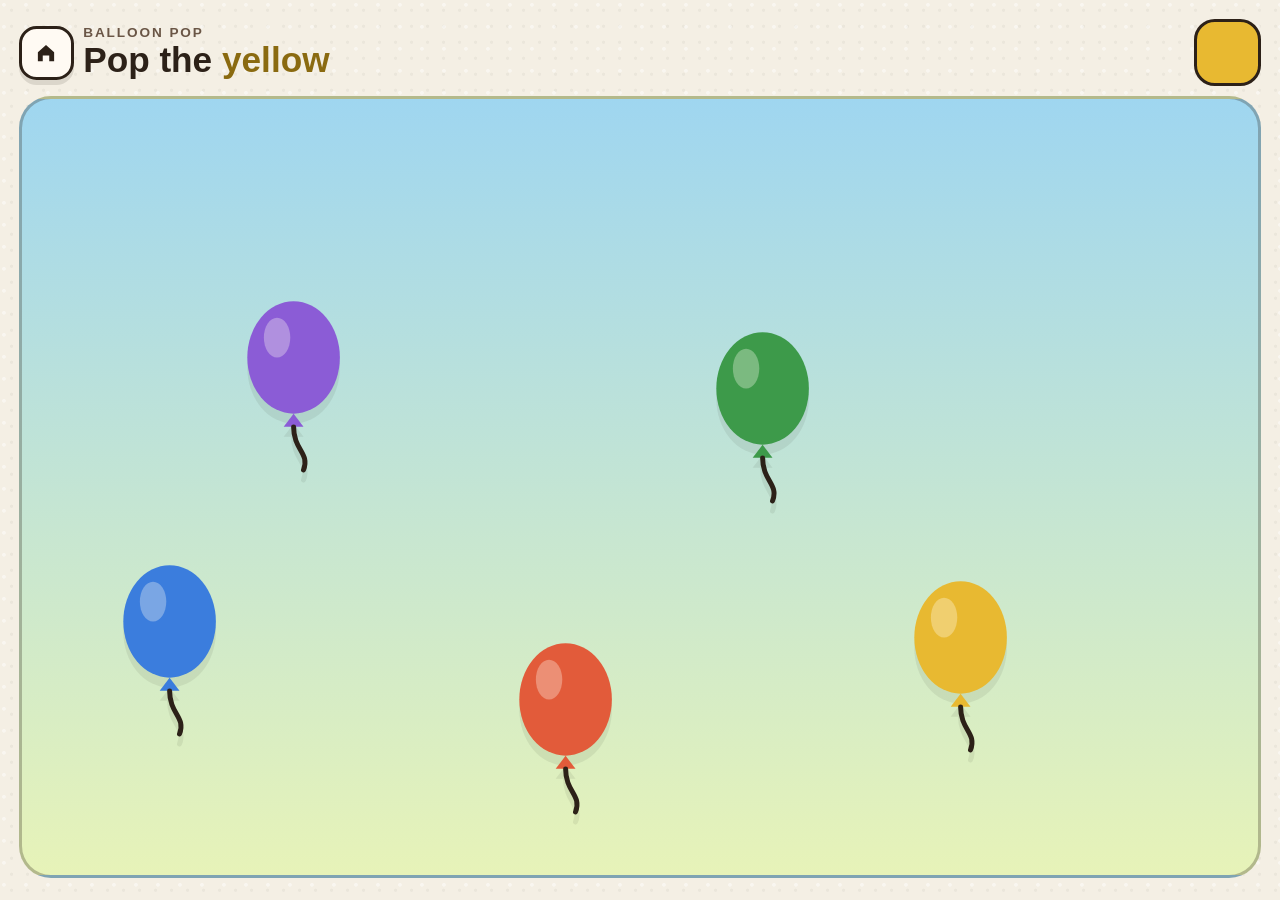
==== games/balloon/index.html @ 3b7367e4 "Initial public release of Tiny Tap Games. Static educational tap games for young kids: counting, col" ====
<!DOCTYPE html>
<html lang="en">
  <head>
    <meta charset="utf-8" />
    <meta
      name="viewport"
      content="width=device-width, initial-scale=1, viewport-fit=cover"
    />
    <meta name="theme-color" content="#e25b3a" />
    <meta name="apple-mobile-web-app-capable" content="yes" />
    <meta name="mobile-web-app-capable" content="yes" />
    <meta name="apple-mobile-web-app-title" content="Tiny Tap" />
    <meta
      name="description"
      content="Balloon Pop: pop the colour you are asked for."
    />
    <title>Balloon Pop · Tiny Tap Games</title>
    <link rel="icon" href="../../assets/favicon.svg" type="image/svg+xml" />
    <link rel="stylesheet" href="../../css/app.css" />
  </head>
  <body>
    <div class="page game-shell">
      <header class="topbar">
        <a class="icon-btn" href="../../" aria-label="Back to games">
          <svg viewBox="0 0 32 32" width="26" height="26" aria-hidden="true">
            <path
              d="M6 15 L16 6 L26 15 V26 H20 V19 H12 V26 H6 Z"
              fill="#2c2118"
            />
          </svg>
        </a>
        <div class="prompt">
          <p class="kicker">Balloon Pop</p>
          <h1 id="prompt">Pop the <span class="color-word" id="prompt-color">red</span></h1>
        </div>
        <div
          class="count-pill swatch-pill"
          id="sample"
          aria-hidden="true"
        ></div>
      </header>

      <section class="playfield sky" id="playfield" aria-label="Balloons">
        <div class="celebrate" id="celebrate">
          <div class="celebrate-card">
            <div class="giant-balloon" id="done-art"></div>
            <div class="word" id="done-word">red</div>
            <p class="caption" id="done-caption">You popped the red balloons</p>
            <button class="next-btn" id="next" type="button">Next</button>
          </div>
        </div>
      </section>
    </div>
    <script src="../../js/tablet.js"></script>
    <script src="game.js"></script>
  </body>
</html>
---- css/app.css ----
:root {
  --paper: #f4efe4;
  --paper-deep: #e7dcc8;
  --ink: #2c2118;
  --ink-soft: #6a5646;
  --brick: #e25b3a;
  --brick-deep: #c4472b;
  --teal: #1f9a8a;
  --mustard: #e8b931;
  --sky: #5ea9d6;
  --leaf: #6aab4d;
  --white: #fffaf3;
  --shadow: 0 10px 0 rgba(44, 33, 24, 0.12);
  --radius: 1.6rem;
  --tap: 7.5rem;
  --safe-top: env(safe-area-inset-top, 0px);
  --safe-right: env(safe-area-inset-right, 0px);
  --safe-bottom: env(safe-area-inset-bottom, 0px);
  --safe-left: env(safe-area-inset-left, 0px);
}

*,
*::before,
*::after {
  box-sizing: border-box;
}

html {
  height: 100%;
}

body {
  margin: 0;
  min-height: 100%;
  min-height: 100dvh;
  color: var(--ink);
  font-family: "Avenir Next", "Segoe UI Rounded", "Trebuchet MS", "Segoe UI", sans-serif;
  background-color: var(--paper);
  background-image:
    radial-gradient(circle at 18% 22%, rgba(255, 255, 255, 0.45) 0 1.5px, transparent 2.2px),
    radial-gradient(circle at 72% 64%, rgba(44, 33, 24, 0.045) 0 1.2px, transparent 2px);
  background-size: 22px 22px, 16px 16px;
  overflow-x: hidden;
  overflow-y: auto;
  -webkit-user-select: none;
  user-select: none;
  -webkit-tap-highlight-color: transparent;
  touch-action: manipulation;
  overscroll-behavior: none;
}

body:has(.game-shell) {
  height: 100%;
  overflow: hidden;
}

img,
svg {
  -webkit-user-drag: none;
  pointer-events: none;
}

a,
button {
  font: inherit;
  color: inherit;
  touch-action: manipulation;
}

.page {
  min-height: 100dvh;
  padding:
    calc(1.2rem + var(--safe-top))
    calc(1.2rem + var(--safe-right))
    calc(1.4rem + var(--safe-bottom))
    calc(1.2rem + var(--safe-left));
}

main.page {
  max-width: 72rem;
  margin: 0 auto;
}

.kicker {
  margin: 0;
  letter-spacing: 0.14em;
  text-transform: uppercase;
  font-size: 0.85rem;
  font-weight: 700;
  color: var(--ink-soft);
}

.site-title {
  margin: 0.35rem 0 0;
  font-size: clamp(2.2rem, 8vw, 4.2rem);
  line-height: 0.95;
  letter-spacing: -0.04em;
}

.lede {
  margin: 0.8rem 0 0;
  max-width: 28rem;
  font-size: clamp(1.05rem, 3vw, 1.35rem);
  color: var(--ink-soft);
}

.game-grid {
  display: grid;
  grid-template-columns: repeat(auto-fill, minmax(min(100%, 17.5rem), 1fr));
  gap: 1rem;
  margin-top: 1.6rem;
}

@media (min-width: 960px) {
  .game-grid {
    grid-template-columns: repeat(3, 1fr);
  }
}

.game-card {
  display: flex;
  flex-direction: column;
  min-height: 11.5rem;
  padding: 1.2rem;
  border: 3px solid var(--ink);
  border-radius: var(--radius);
  background: var(--white);
  box-shadow: var(--shadow);
  text-decoration: none;
}

.game-card-top {
  display: flex;
  align-items: flex-start;
  justify-content: space-between;
  gap: 0.75rem;
}

.game-card.playable {
  background: linear-gradient(180deg, #fffaf3 0%, #ffe7c2 100%);
}

.game-card.playable.sky-card {
  background: linear-gradient(180deg, #fffaf3 0%, #c5e9f8 100%);
}

.game-card.soon {
  opacity: 0.72;
}

.game-card h2 {
  margin: 0.4rem 0 0;
  font-size: 1.8rem;
  letter-spacing: -0.03em;
}

.game-card p {
  margin: 0.45rem 0 0;
  color: var(--ink-soft);
}

.badge {
  display: inline-flex;
  align-items: center;
  width: fit-content;
  padding: 0.2rem 0.65rem;
  border-radius: 999px;
  background: var(--ink);
  color: var(--paper);
  font-size: 0.78rem;
  font-weight: 800;
  letter-spacing: 0.04em;
  text-transform: uppercase;
}

.badge.soon {
  background: var(--ink-soft);
}

.thumb {
  width: 4.4rem;
  height: 4.4rem;
  margin-left: auto;
}

.game-shell {
  display: grid;
  grid-template-rows: auto minmax(0, 1fr);
  width: 100%;
  height: 100vh;
  height: 100dvh;
  max-height: 100dvh;
  overflow: hidden;
  gap: 0.6rem;
}

.topbar {
  display: flex;
  align-items: center;
  gap: 0.6rem;
  min-width: 0;
}

.icon-btn {
  display: grid;
  place-items: center;
  width: 3.2rem;
  height: 3.2rem;
  flex: 0 0 auto;
  border: 3px solid var(--ink);
  border-radius: 1.1rem;
  background: var(--white);
  box-shadow: 0 5px 0 rgba(44, 33, 24, 0.12);
  text-decoration: none;
}

@media (min-width: 640px) {
  .icon-btn {
    width: 3.4rem;
    height: 3.4rem;
  }
}

.prompt {
  flex: 1;
  min-width: 0;
}

.prompt h1 {
  margin: 0;
  font-size: clamp(1.15rem, 3.8vw, 2.2rem);
  line-height: 1.15;
}

.count-pill {
  display: grid;
  place-items: center;
  flex: 0 0 auto;
  min-width: 3.6rem;
  width: 3.6rem;
  height: 3.6rem;
  padding: 0;
  border: 3px solid var(--ink);
  border-radius: 1.15rem;
  background: var(--mustard);
  font-size: 1.8rem;
  font-weight: 800;
}

@media (min-width: 640px) {
  .count-pill {
    min-width: 4.2rem;
    width: 4.2rem;
    height: 4.2rem;
    border-radius: 1.3rem;
    font-size: 2.2rem;
  }
}

.playfield {
  position: relative;
  display: flex;
  flex-wrap: wrap;
  justify-content: center;
  align-content: center;
  align-items: center;
  gap: clamp(0.35rem, 2cqi, 1.4rem);
  min-height: 0;
  padding: clamp(0.45rem, 2cqi, 1rem);
  border: 3px dashed color-mix(in srgb, var(--ink) 45%, transparent);
  border-radius: calc(var(--radius) + 0.4rem);
  background:
    linear-gradient(180deg, color-mix(in srgb, var(--leaf) 18%, var(--paper)) 0%, var(--paper-deep) 100%);
  overflow: hidden;
  container-type: size;
}

.item {
  position: relative;
  width: min(11.5rem, 42vw, 30vh);
  height: min(11.5rem, 42vw, 30vh);
  flex: 0 0 auto;
  border: 0;
  padding: 0;
  background: transparent;
  filter: drop-shadow(0 8px 0 rgba(44, 33, 24, 0.08));
  transform: rotate(var(--tilt, 0deg));
  transition: transform 140ms ease;
}

.item:active {
  transform: rotate(var(--tilt, 0deg)) scale(0.92);
}

@supports (width: 1cqi) {
  .item {
    width: min(12rem, 46cqi, 46cqb);
    height: min(12rem, 46cqi, 46cqb);
  }

  .playfield[data-count="3"] .item {
    width: min(10.5rem, 30cqi, 42cqb);
    height: min(10.5rem, 30cqi, 42cqb);
  }

  .playfield[data-count="4"] .item {
    width: min(10rem, 40cqi, 42cqb);
    height: min(10rem, 40cqi, 42cqb);
  }

  .playfield[data-count="5"] .item {
    width: min(9rem, 36cqi, 28cqb);
    height: min(9rem, 36cqi, 28cqb);
  }
}

.item.counted {
  cursor: default;
}

.item .art {
  width: 100%;
  height: 100%;
}

.item .num {
  position: absolute;
  right: -0.15rem;
  top: -0.2rem;
  display: grid;
  place-items: center;
  width: 2.1rem;
  height: 2.1rem;
  border: 3px solid var(--ink);
  border-radius: 50%;
  background: var(--mustard);
  font-size: 1.15rem;
  font-weight: 800;
  opacity: 0;
  transform: scale(0.4);
}

.item.counted .num {
  opacity: 1;
  transform: scale(1);
  transition: transform 180ms cubic-bezier(0.2, 1.4, 0.3, 1);
}

.item.pop .art {
  animation: pop 420ms cubic-bezier(0.2, 1.4, 0.3, 1);
}

@keyframes pop {
  0% { transform: scale(1); }
  35% { transform: scale(1.18) rotate(-6deg); }
  100% { transform: scale(1) rotate(0deg); }
}

.celebrate {
  position: absolute;
  inset: 0;
  z-index: 3;
  display: none;
  place-items: center;
  padding: clamp(0.4rem, 2cqi, 1rem);
  background: color-mix(in srgb, var(--paper) 82%, transparent);
  backdrop-filter: blur(4px);
}

.celebrate.show {
  display: grid;
}

.celebrate-card {
  display: grid;
  justify-items: center;
  gap: 0.15rem;
  width: min(22rem, 92%);
  max-height: 96%;
  padding: clamp(0.7rem, 2.4vh, 1.4rem) 1rem 1rem;
  overflow: auto;
  border: 3px solid var(--ink);
  border-radius: var(--radius);
  background: var(--white);
  box-shadow: var(--shadow);
  text-align: center;
}

.celebrate-card .giant {
  font-size: clamp(3.2rem, 18vh, 8rem);
  line-height: 0.85;
  letter-spacing: -0.06em;
}

.celebrate-card .word {
  font-size: clamp(1.35rem, 5vh, 2.6rem);
  text-transform: uppercase;
  letter-spacing: 0.08em;
  color: var(--brick);
}

.celebrate-card .caption {
  margin: 0.25rem 0 0.7rem;
  color: var(--ink-soft);
  font-size: clamp(0.95rem, 2.4vh, 1.15rem);
}

.next-btn {
  width: 100%;
  min-height: 3.2rem;
  border: 3px solid var(--ink);
  border-radius: 1.2rem;
  background: var(--teal);
  color: var(--white);
  font-size: 1.35rem;
  font-weight: 800;
  box-shadow: 0 6px 0 var(--ink);
}

.next-btn:active {
  transform: translateY(3px);
  box-shadow: 0 3px 0 var(--ink);
}

.visually-hidden {
  position: absolute;
  width: 1px;
  height: 1px;
  overflow: hidden;
  clip: rect(0 0 0 0);
}

.playfield.sky {
  background: linear-gradient(180deg, #9fd6f0 0%, #e7f3b8 100%);
  border-style: solid;
  border-color: color-mix(in srgb, var(--ink) 28%, transparent);
}

.color-word {
  color: var(--prompt-color, var(--brick));
}

.swatch-pill {
  background: var(--pill, var(--mustard));
  color: var(--pill-ink, var(--ink));
}

.balloon {
  position: absolute;
  left: var(--x);
  bottom: var(--y);
  z-index: 1;
  width: min(7.8rem, 28vw, 26vh);
  height: min(10.6rem, 38vw, 36vh);
  border: 0;
  padding: 0;
  background: transparent;
  filter: drop-shadow(0 10px 0 rgba(44, 33, 24, 0.08));
  animation: bob var(--bob, 3.6s) ease-in-out infinite;
  transform-origin: 50% 80%;
}

@supports (width: 1cqi) {
  .balloon {
    width: min(8.2rem, 26cqi, 34cqb);
    height: min(11rem, 34cqi, 46cqb);
  }
}

.balloon .art {
  width: 100%;
  height: 100%;
}

.balloon.wobble {
  animation: wobble 420ms ease;
}

.balloon.burst {
  pointer-events: none;
  animation: burst 380ms ease-out forwards;
}

@keyframes bob {
  0%,
  100% { transform: translate(0, 0) rotate(var(--tilt, 0deg)); }
  50% { transform: translate(var(--drift, 8px), -16px) rotate(calc(var(--tilt, 0deg) + 5deg)); }
}

@keyframes wobble {
  0%,
  100% { transform: translateX(0) rotate(var(--tilt, 0deg)); }
  25% { transform: translateX(-10px) rotate(-8deg); }
  75% { transform: translateX(10px) rotate(8deg); }
}

@keyframes burst {
  0% { transform: scale(1) rotate(var(--tilt, 0deg)); opacity: 1; }
  35% { transform: scale(1.22) rotate(var(--tilt, 0deg)); opacity: 1; }
  100% { transform: scale(0.15) rotate(18deg); opacity: 0; }
}

.giant-balloon {
  width: min(8.5rem, 28vw, 18vh);
  height: min(11rem, 36vw, 24vh);
}

.giant-balloon .art {
  width: 100%;
  height: 100%;
}

@media (min-width: 800px) and (min-height: 560px) {
  .balloon {
    width: min(9.2rem, 18vw, 32vh);
    height: min(12.4rem, 24vw, 42vh);
  }
}

@media (max-width: 720px), (max-height: 520px) {
  .playfield.sky {
    display: flex;
  }

  .balloon {
    position: relative;
    left: auto;
    bottom: auto;
    width: min(6.4rem, 28vw, 34vh);
    height: min(8.6rem, 38vw, 46vh);
  }

  @supports (width: 1cqi) {
    .balloon {
      width: min(6.8rem, 28cqi, 36cqb);
      height: min(9.2rem, 38cqi, 48cqb);
    }
  }
}

.game-card.playable.shape-card {
  background: linear-gradient(180deg, #fffaf3 0%, #e4d7f4 100%);
}

.game-card.playable.peek-card {
  background: linear-gradient(180deg, #fffaf3 0%, #f8d5c4 100%);
}

.swatch-pill .art {
  width: 2.2rem;
  height: 2.2rem;
}

@media (min-width: 640px) {
  .swatch-pill .art {
    width: 3.1rem;
    height: 3.1rem;
  }
}

.item.wobble {
  animation: wobble 420ms ease;
}

.item.found .art {
  animation: pop 420ms cubic-bezier(0.2, 1.4, 0.3, 1);
}

.giant-shape {
  width: min(8.5rem, 28vw, 18vh);
  height: min(8.5rem, 28vw, 18vh);
}

.giant-shape .art {
  width: 100%;
  height: 100%;
}

.playfield.room {
  background:
    linear-gradient(180deg, #f3c9a4 0 58%, #c9966c 58% 100%);
  border-style: solid;
  border-color: color-mix(in srgb, var(--ink) 28%, transparent);
  align-content: stretch;
}

.door-row {
  display: flex;
  justify-content: center;
  align-items: flex-end;
  gap: clamp(0.4rem, 2cqi, 1.4rem);
  width: 100%;
  height: 100%;
  min-height: 0;
  padding: 3% 2% 5%;
}

.door {
  position: relative;
  flex: 1 1 0;
  min-width: 4.5rem;
  max-width: 12.5rem;
  width: auto;
  height: auto;
  max-height: 100%;
  aspect-ratio: 2 / 4.2;
  padding: 0.45rem 0.45rem 0.3rem;
  border: 3px solid var(--ink);
  border-radius: 1.1rem 1.1rem 0.45rem 0.45rem;
  background: #8a4b2a;
  box-shadow: 0 8px 0 rgba(44, 33, 24, 0.12);
  perspective: 800px;
}

.door-inside {
  display: grid;
  place-items: center;
  align-content: center;
  gap: 0.15rem;
  height: 100%;
  border-radius: 0.7rem;
  background: #f4efe4;
}

.door-inside .art {
  width: 84%;
  height: 64%;
}

.door-name {
  font-size: clamp(0.72rem, 2.4cqi, 1.25rem);
  font-weight: 800;
  letter-spacing: 0.04em;
  text-transform: uppercase;
  opacity: 0;
}

.door.open .door-name {
  opacity: 1;
}

.door-panel {
  position: absolute;
  inset: 0.45rem 0.45rem 0.3rem;
  transform-origin: left center;
  transition: transform 480ms ease;
  border-radius: 0.7rem;
  overflow: hidden;
  background:
    linear-gradient(#d08954, #d08954) 50% 20% / 72% 34% no-repeat,
    linear-gradient(#d08954, #d08954) 50% 78% / 72% 34% no-repeat,
    #c47a48;
}

.door-knob {
  position: absolute;
  top: 50%;
  right: 12%;
  width: clamp(0.9rem, 18%, 1.5rem);
  aspect-ratio: 1;
  translate: 0 -50%;
  border-radius: 50%;
  background: #e8b931;
  border: 3px solid var(--ink);
}

.door.open .door-panel {
  transform: rotateY(-108deg);
}

.door.open .door-inside .art {
  animation: pop 480ms cubic-bezier(0.2, 1.4, 0.3, 1);
}

.door.wiggle .door-inside .art {
  animation: pop 360ms cubic-bezier(0.2, 1.4, 0.3, 1);
}

.peek-row {
  display: flex;
  justify-content: center;
  gap: 0.35rem;
}

.peek-row .art {
  width: 3.4rem;
  height: 3.4rem;
}

@media (max-height: 500px) {
  .kicker {
    display: none;
  }

  .game-shell {
    gap: 0.3rem;
  }

  .page.game-shell {
    padding-top: calc(0.4rem + var(--safe-top));
    padding-right: calc(0.7rem + var(--safe-right));
    padding-bottom: calc(0.4rem + var(--safe-bottom));
    padding-left: calc(0.7rem + var(--safe-left));
  }

  .icon-btn,
  .count-pill {
    width: 44px;
    height: 44px;
    min-width: 44px;
    border-radius: 0.9rem;
    font-size: 1.35rem;
  }

  .door {
    height: 100%;
    width: auto;
    flex: 0 1 auto;
    aspect-ratio: 2 / 3.4;
  }

  .site-title {
    font-size: clamp(1.7rem, 7vw, 2.8rem);
  }

  .next-btn {
    min-height: 2.7rem;
    font-size: 1.15rem;
  }

  .door-row {
    padding: 2% 1% 3%;
    gap: 0.4rem;
  }
}

@media (prefers-reduced-motion: reduce) {
  .item.pop .art,
  .item .num,
  .item.found .art,
  .balloon,
  .door-panel,
  .door.open .door-inside .art,
  .door.wiggle .door-inside .art {
    animation: none;
    transition: none;
  }
}
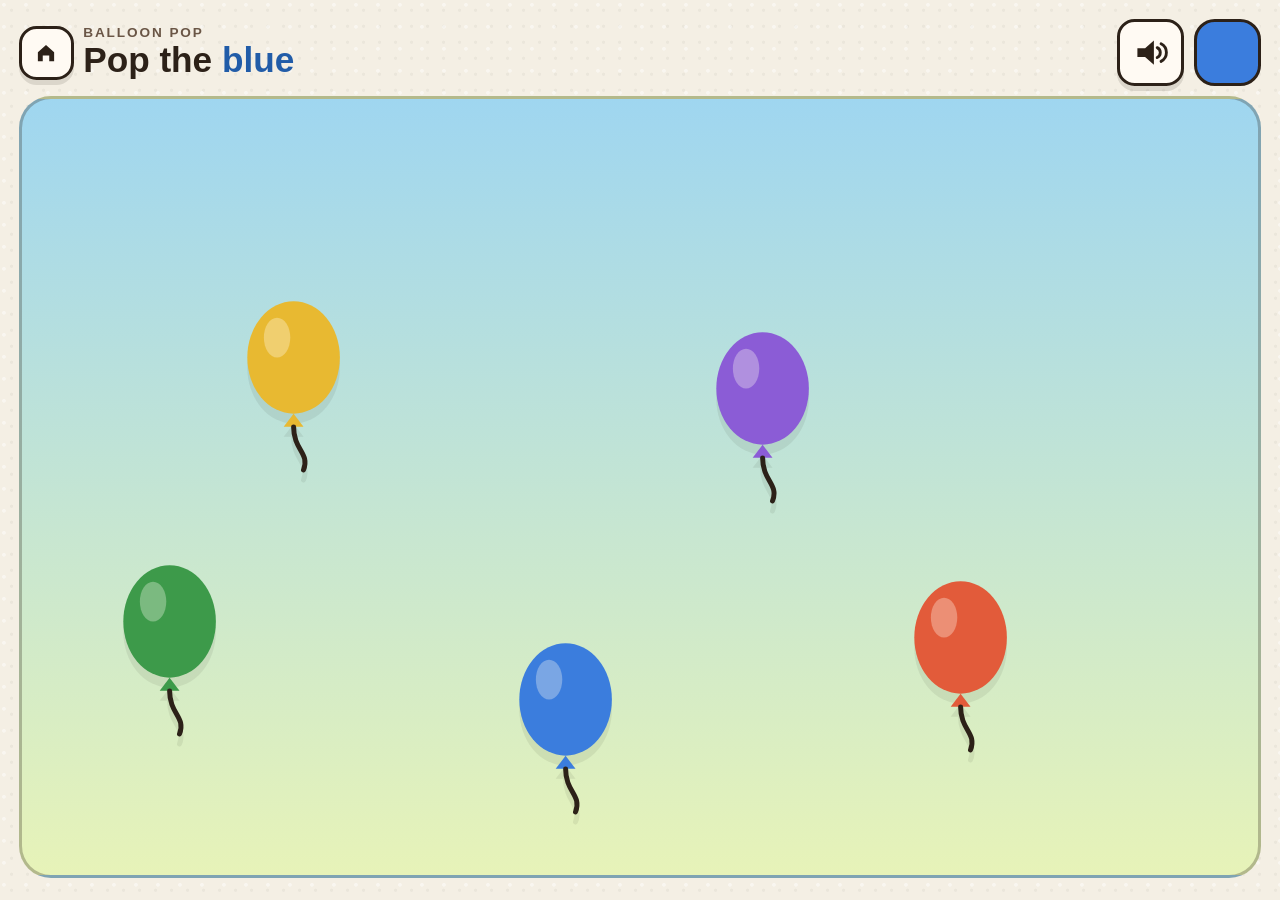
==== commit ed06b679: "Add spoken Australian instructions and balloon pop sounds. Games play short local MP3 cues so kids w" ====
--- a/games/balloon/index.html
+++ b/games/balloon/index.html
@@ -33,6 +33,13 @@
           <p class="kicker">Balloon Pop</p>
           <h1 id="prompt">Pop the <span class="color-word" id="prompt-color">red</span></h1>
         </div>
+        <button class="icon-btn sound-btn" type="button" data-sound-toggle aria-pressed="false" aria-label="Turn sound off">
+          <svg viewBox="0 0 32 32" aria-hidden="true">
+            <path d="M4 12h7l8-7v22l-8-7H4z" fill="currentColor" />
+            <path class="sound-waves" d="M22 11.5a5 5 0 0 1 0 9M25.5 8a9 9 0 0 1 0 16" fill="none" stroke="currentColor" stroke-width="2.6" stroke-linecap="round" />
+            <path class="sound-slash" d="M8 7.5l16 17" fill="none" stroke="currentColor" stroke-width="3" stroke-linecap="round" />
+          </svg>
+        </button>
         <div
           class="count-pill swatch-pill"
           id="sample"
@@ -52,6 +59,7 @@
       </section>
     </div>
     <script src="../../js/tablet.js"></script>
+    <script src="../../js/voice.js"></script>
     <script src="game.js"></script>
   </body>
 </html>
--- a/css/app.css
+++ b/css/app.css
@@ -214,16 +214,58 @@
   text-decoration: none;
 }
 
+.sound-btn {
+  width: 3.6rem;
+  height: 3.6rem;
+  color: var(--ink);
+  background: var(--white);
+}
+
+.sound-btn svg {
+  display: block;
+  width: 1.9rem;
+  height: 1.9rem;
+}
+
+.sound-btn .sound-slash {
+  opacity: 0;
+}
+
+.sound-btn[aria-pressed="true"] {
+  color: var(--paper);
+  background: var(--ink);
+  box-shadow: 0 5px 0 #1a140f;
+}
+
+.sound-btn[aria-pressed="true"] .sound-waves {
+  opacity: 0;
+}
+
+.sound-btn[aria-pressed="true"] .sound-slash {
+  opacity: 1;
+}
+
 @media (min-width: 640px) {
   .icon-btn {
     width: 3.4rem;
     height: 3.4rem;
   }
+
+  .sound-btn {
+    width: 4.2rem;
+    height: 4.2rem;
+  }
+
+  .sound-btn svg {
+    width: 2.2rem;
+    height: 2.2rem;
+  }
 }
 
 .prompt {
   flex: 1;
   min-width: 0;
+  cursor: pointer;
 }
 
 .prompt h1 {
@@ -712,6 +754,11 @@
     font-size: 1.35rem;
   }
 
+  .sound-btn svg {
+    width: 1.45rem;
+    height: 1.45rem;
+  }
+
   .door {
     height: 100%;
     width: auto;
@@ -731,6 +778,200 @@
   .door-row {
     padding: 2% 1% 3%;
     gap: 0.4rem;
+  }
+}
+
+body.home {
+  background-color: #e0dac8;
+  background-image:
+    radial-gradient(ellipse 90% 42% at 72% -8%, rgba(255, 250, 240, 0.7), transparent 62%),
+    radial-gradient(circle at 18% 22%, rgba(255, 255, 255, 0.32) 0 1.4px, transparent 2.1px),
+    radial-gradient(circle at 72% 64%, rgba(44, 33, 24, 0.035) 0 1.1px, transparent 2px);
+  background-size: auto, 22px 22px, 16px 16px;
+  background-repeat: no-repeat, repeat, repeat;
+  background-position: top center, 0 0, 0 0;
+}
+
+.home-head {
+  max-width: 34rem;
+}
+
+body.home .site-title {
+  text-shadow: 0 1px 0 rgba(255, 250, 243, 0.65);
+}
+
+.shelf {
+  margin-top: 1.6rem;
+}
+
+body.home .game-grid {
+  margin-top: 0;
+}
+
+body.home .game-card {
+  position: relative;
+  min-height: 0;
+  padding: 0;
+  overflow: hidden;
+  background: var(--white);
+}
+
+body.home .game-card.playable,
+body.home .game-card.playable.sky-card,
+body.home .game-card.playable.shape-card,
+body.home .game-card.playable.peek-card {
+  background: var(--white);
+}
+
+body.home .game-card .badge {
+  position: absolute;
+  top: 0.7rem;
+  left: 0.7rem;
+  z-index: 2;
+}
+
+.card-photo {
+  display: block;
+  width: 100%;
+  aspect-ratio: 4 / 3;
+  object-fit: cover;
+  object-position: center 38%;
+}
+
+.card-copy {
+  position: absolute;
+  right: 0;
+  bottom: 0;
+  left: 0;
+  z-index: 1;
+  padding: 2.4rem 1.05rem 0.85rem;
+  background: linear-gradient(
+    180deg,
+    transparent 0%,
+    rgba(255, 250, 243, 0.88) 42%,
+    #fffaf3 78%
+  );
+}
+
+body.home .game-card h2 {
+  margin: 0;
+  font-size: clamp(1.35rem, 3.4vw, 1.7rem);
+}
+
+body.home .game-card p {
+  margin: 0.2rem 0 0;
+  font-size: 0.95rem;
+}
+
+@media (max-height: 720px) {
+  .card-photo {
+    aspect-ratio: 16 / 10;
+  }
+
+  body.home .game-card p {
+    display: none;
+  }
+}
+
+body.home .game-card.playable:active {
+  transform: translateY(3px);
+  box-shadow: 0 6px 0 rgba(44, 33, 24, 0.12);
+}
+
+
+/* Match the Pairs */
+.playfield.match-board {
+  align-content: center;
+  justify-content: center;
+  padding: clamp(0.5rem, 2cqi, 1.1rem);
+}
+
+.match-grid {
+  display: grid;
+  grid-template-columns: repeat(4, minmax(0, 1fr));
+  gap: clamp(0.4rem, 1.8cqi, 1rem);
+  width: min(100%, 44rem);
+  max-height: 100%;
+  align-content: center;
+}
+
+.match-card {
+  position: relative;
+  aspect-ratio: 1;
+  width: 100%;
+  min-width: 0;
+  min-height: 0;
+  padding: 0;
+  border: 0;
+  background: transparent;
+  perspective: 900px;
+  -webkit-tap-highlight-color: transparent;
+}
+
+.match-face {
+  position: absolute;
+  inset: 0;
+  display: grid;
+  place-items: center;
+  border: 3px solid var(--ink);
+  border-radius: 1.15rem;
+  backface-visibility: hidden;
+  -webkit-backface-visibility: hidden;
+  transition: transform 360ms ease;
+  box-shadow: 0 6px 0 rgba(44, 33, 24, 0.1);
+}
+
+.match-front {
+  background: var(--white);
+  transform: rotateY(180deg);
+  padding: 10%;
+}
+
+.match-back {
+  background: var(--teal);
+  transform: rotateY(0deg);
+}
+
+.match-front .art,
+.match-back .art {
+  width: 100%;
+  height: 100%;
+}
+
+.match-card.flipped .match-front,
+.match-card.matched .match-front {
+  transform: rotateY(0deg);
+}
+
+.match-card.flipped .match-back,
+.match-card.matched .match-back {
+  transform: rotateY(-180deg);
+}
+
+.match-card.matched .match-front {
+  background: color-mix(in srgb, var(--mustard) 28%, var(--white));
+  box-shadow: 0 6px 0 rgba(44, 33, 24, 0.08);
+}
+
+.match-card.matched .match-front .art {
+  animation: pop 420ms cubic-bezier(0.2, 1.4, 0.3, 1);
+}
+
+@media (max-width: 520px) {
+  .match-grid {
+    grid-template-columns: repeat(2, minmax(0, 1fr));
+    width: min(100%, 22rem);
+  }
+}
+
+@media (max-height: 500px) {
+  .match-grid {
+    gap: 0.35rem;
+  }
+
+  .match-face {
+    border-width: 2px;
+    border-radius: 0.85rem;
   }
 }
 
@@ -741,7 +982,9 @@
   .balloon,
   .door-panel,
   .door.open .door-inside .art,
-  .door.wiggle .door-inside .art {
+  .door.wiggle .door-inside .art,
+  .match-face,
+  .match-card.matched .match-front .art {
     animation: none;
     transition: none;
   }
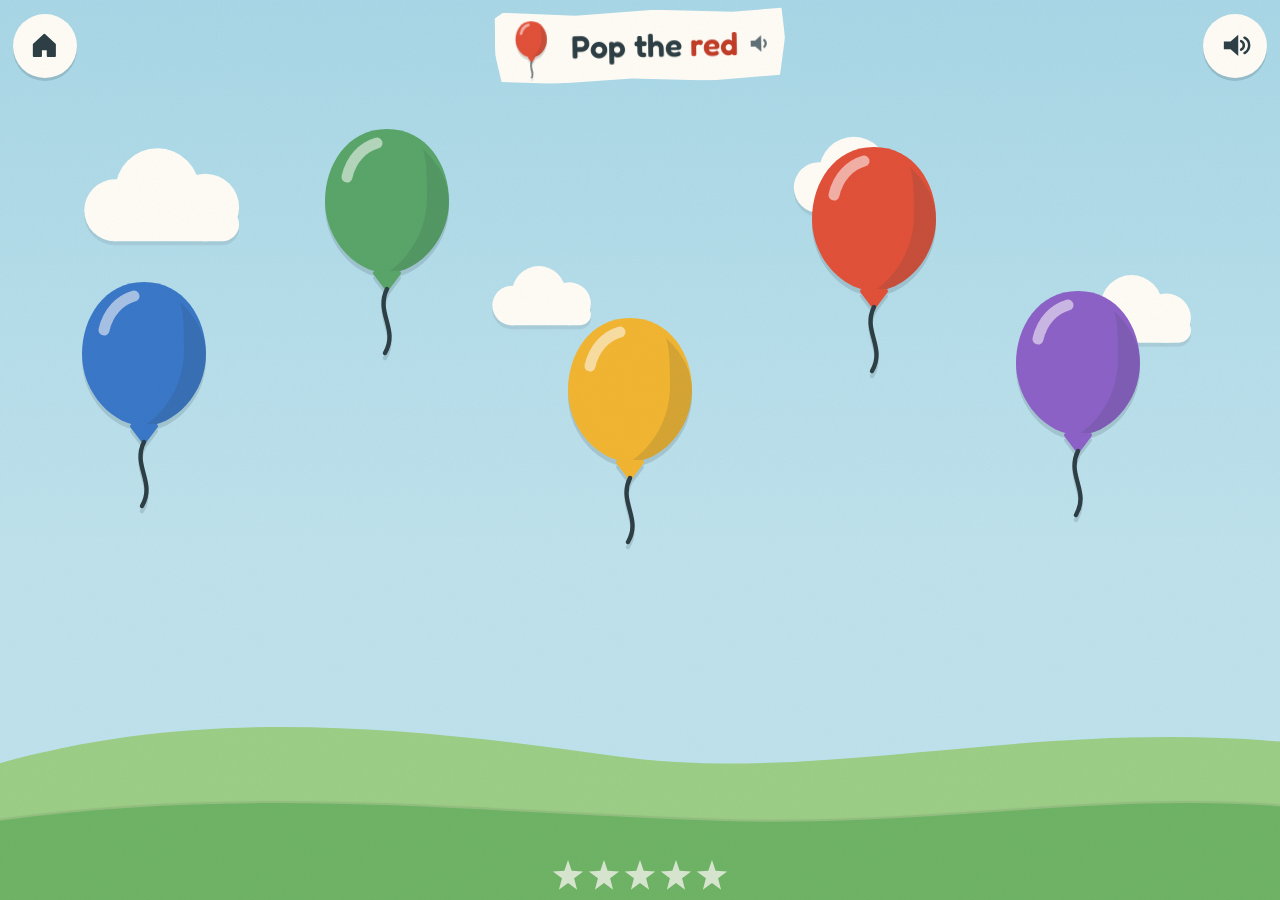
==== commit 8f2b9621: "Redesign every screen in a paper cut-out storybook style. All characters and pieces are redrawn once" ====
--- a/games/balloon/index.html
+++ b/games/balloon/index.html
@@ -6,60 +6,52 @@
       name="viewport"
       content="width=device-width, initial-scale=1, viewport-fit=cover"
     />
-    <meta name="theme-color" content="#e25b3a" />
+    <meta name="theme-color" content="#fdf3e1" />
     <meta name="apple-mobile-web-app-capable" content="yes" />
     <meta name="mobile-web-app-capable" content="yes" />
     <meta name="apple-mobile-web-app-title" content="Tiny Tap" />
-    <meta
-      name="description"
-      content="Balloon Pop: pop the colour you are asked for."
-    />
+    <meta name="description" content="Balloon Pop: pop the balloons of one colour." />
     <title>Balloon Pop · Tiny Tap Games</title>
     <link rel="icon" href="../../assets/favicon.svg" type="image/svg+xml" />
+    <link rel="preload" href="../../assets/fonts/fredoka-latin.woff2" as="font" type="font/woff2" crossorigin />
     <link rel="stylesheet" href="../../css/app.css" />
   </head>
   <body>
-    <div class="page game-shell">
+    <div class="game-shell">
       <header class="topbar">
-        <a class="icon-btn" href="../../" aria-label="Back to games">
-          <svg viewBox="0 0 32 32" width="26" height="26" aria-hidden="true">
-            <path
-              d="M6 15 L16 6 L26 15 V26 H20 V19 H12 V26 H6 Z"
-              fill="#2c2118"
-            />
-          </svg>
+        <a class="paper-btn" href="../../" aria-label="Back to games">
+          <svg viewBox="0 0 32 32" aria-hidden="true"><path d="M5 15 L16 5 L27 15 V27 H19.5 V20 H12.5 V27 H5Z" fill="currentColor" stroke="currentColor" stroke-width="2" stroke-linejoin="round"/></svg>
         </a>
-        <div class="prompt">
-          <p class="kicker">Balloon Pop</p>
+        <div class="prompt" role="button" tabindex="0" aria-label="Hear it again">
+          <span class="chip" id="sample" aria-hidden="true"></span>
           <h1 id="prompt">Pop the <span class="color-word" id="prompt-color">red</span></h1>
+          <span class="replay" aria-hidden="true"><svg viewBox="0 0 32 32"><path d="M5 12h6l8-7v22l-8-7H5z" fill="currentColor"/><path d="M23 11.5a6 6 0 0 1 0 9" fill="none" stroke="currentColor" stroke-width="3" stroke-linecap="round"/></svg></span>
         </div>
-        <button class="icon-btn sound-btn" type="button" data-sound-toggle aria-pressed="false" aria-label="Turn sound off">
+        <button class="paper-btn sound-btn" type="button" data-sound-toggle aria-pressed="false" aria-label="Turn sound off">
           <svg viewBox="0 0 32 32" aria-hidden="true">
             <path d="M4 12h7l8-7v22l-8-7H4z" fill="currentColor" />
             <path class="sound-waves" d="M22 11.5a5 5 0 0 1 0 9M25.5 8a9 9 0 0 1 0 16" fill="none" stroke="currentColor" stroke-width="2.6" stroke-linecap="round" />
             <path class="sound-slash" d="M8 7.5l16 17" fill="none" stroke="currentColor" stroke-width="3" stroke-linecap="round" />
           </svg>
         </button>
-        <div
-          class="count-pill swatch-pill"
-          id="sample"
-          aria-hidden="true"
-        ></div>
       </header>
 
-      <section class="playfield sky" id="playfield" aria-label="Balloons">
+      <section class="playfield" id="playfield" aria-label="Balloons">
+        <div class="scene scene-sky"><svg class="clouds" viewBox="0 0 1000 300" preserveAspectRatio="xMidYMid slice" aria-hidden="true"><g style="filter: drop-shadow(0 3px 0 rgba(45,63,69,0.1))"><g fill="#fffdf7"><circle cx="90" cy="110.4" r="24.2"/><circle cx="123" cy="95" r="33"/><circle cx="160.4" cy="108.2" r="26.4"/><rect x="76.8" y="108.2" width="110" height="26.4" rx="13.2"/></g><g fill="#fffdf7"><circle cx="640" cy="92.6" r="19.8"/><circle cx="667" cy="80" r="27"/><circle cx="697.6" cy="90.8" r="21.6"/><rect x="629.2" y="90.8" width="90" height="21.6" rx="10.8"/></g><g fill="#fffdf7"><circle cx="400" cy="184.8" r="15.4"/><circle cx="421" cy="175" r="21"/><circle cx="444.8" cy="183.4" r="16.8"/><rect x="391.6" y="183.4" width="70" height="16.8" rx="8.4"/></g><g fill="#fffdf7"><circle cx="860" cy="196.2" r="17.6"/><circle cx="884" cy="185" r="24"/><circle cx="911.2" cy="194.6" r="19.2"/><rect x="850.4" y="194.6" width="80" height="19.2" rx="9.6"/></g></g></svg><svg class="ground" viewBox="0 0 1000 300" preserveAspectRatio="none" aria-hidden="true" style="height:24%"><path d="M0 110 C160 30 320 60 480 100 C640 140 800 50 1000 80 V300 H0Z" fill="#9dcf87"/><path d="M0 190 C200 140 380 180 560 190 C720 200 860 150 1000 170 V300 H0Z" fill="#6fb466" style="filter: drop-shadow(0 -3px 0 rgba(45,63,69,0.1))"/></svg></div>
         <div class="celebrate" id="celebrate">
           <div class="celebrate-card">
-            <div class="giant-balloon" id="done-art"></div>
+            <div class="done-art balloon-art" id="done-art"></div>
             <div class="word" id="done-word">red</div>
             <p class="caption" id="done-caption">You popped the red balloons</p>
-            <button class="next-btn" id="next" type="button">Next</button>
+            <button class="next-btn" id="next" type="button" aria-label="Next"><svg viewBox="0 0 24 24" aria-hidden="true"><path d="M6 3.5 L20 12 L6 20.5Z" fill="currentColor" stroke="currentColor" stroke-width="3" stroke-linejoin="round"/></svg></button>
           </div>
         </div>
       </section>
     </div>
     <script src="../../js/tablet.js"></script>
     <script src="../../js/voice.js"></script>
+    <script src="../../js/art.js"></script>
+    <script src="../../js/fx.js"></script>
     <script src="game.js"></script>
   </body>
 </html>
--- a/css/app.css
+++ b/css/app.css
@@ -1,22 +1,47 @@
+/* Tiny Tap Games: paper cut-out storybook style. */
+
+@font-face {
+  font-family: "Fredoka";
+  font-style: normal;
+  font-weight: 400 700;
+  font-display: swap;
+  src: url("../assets/fonts/fredoka-latin.woff2") format("woff2");
+}
+
 :root {
-  --paper: #f4efe4;
-  --paper-deep: #e7dcc8;
-  --ink: #2c2118;
-  --ink-soft: #6a5646;
-  --brick: #e25b3a;
-  --brick-deep: #c4472b;
-  --teal: #1f9a8a;
-  --mustard: #e8b931;
-  --sky: #5ea9d6;
-  --leaf: #6aab4d;
-  --white: #fffaf3;
-  --shadow: 0 10px 0 rgba(44, 33, 24, 0.12);
-  --radius: 1.6rem;
-  --tap: 7.5rem;
+  --ink: #2d3f45;
+  --ink-soft: #5f7177;
+  --cream: #fffdf7;
+  --paper: #fdf3e1;
+  --kraft: #e3b67f;
+  --red: #e2513a;
+  --blue: #3a78c9;
+  --yellow: #f2b632;
+  --green: #5aa66a;
+  --purple: #8d62c9;
+  --orange: #e57f3a;
+  --teal: #2f9e97;
+  --pink: #f2a7b5;
+  --sky: #bfe3ee;
+
+  --font: "Fredoka", ui-rounded, "Arial Rounded MT Bold", system-ui, sans-serif;
+  --spring: cubic-bezier(0.2, 1.4, 0.3, 1);
+  --lift: drop-shadow(0 3px 0 rgba(45, 63, 69, 0.18));
+  --lift-big: drop-shadow(0 5px 0 rgba(45, 63, 69, 0.16));
+  --btn: 3.4rem;
+  --bar: 4.6rem;
+
   --safe-top: env(safe-area-inset-top, 0px);
   --safe-right: env(safe-area-inset-right, 0px);
   --safe-bottom: env(safe-area-inset-bottom, 0px);
   --safe-left: env(safe-area-inset-left, 0px);
+}
+
+@media (min-width: 700px) and (min-height: 560px) {
+  :root {
+    --btn: 4rem;
+    --bar: 5.6rem;
+  }
 }
 
 *,
@@ -34,14 +59,10 @@
   min-height: 100%;
   min-height: 100dvh;
   color: var(--ink);
-  font-family: "Avenir Next", "Segoe UI Rounded", "Trebuchet MS", "Segoe UI", sans-serif;
-  background-color: var(--paper);
-  background-image:
-    radial-gradient(circle at 18% 22%, rgba(255, 255, 255, 0.45) 0 1.5px, transparent 2.2px),
-    radial-gradient(circle at 72% 64%, rgba(44, 33, 24, 0.045) 0 1.2px, transparent 2px);
-  background-size: 22px 22px, 16px 16px;
+  font-family: var(--font);
+  font-weight: 500;
+  background: var(--paper);
   overflow-x: hidden;
-  overflow-y: auto;
   -webkit-user-select: none;
   user-select: none;
   -webkit-tap-highlight-color: transparent;
@@ -49,9 +70,16 @@
   overscroll-behavior: none;
 }
 
-body:has(.game-shell) {
-  height: 100%;
-  overflow: hidden;
+/* Paper grain over everything, so flat colour reads as card stock. */
+body::after {
+  content: "";
+  position: fixed;
+  inset: 0;
+  z-index: 50;
+  pointer-events: none;
+  opacity: 0.32;
+  mix-blend-mode: multiply;
+  background-image: url("data:image/svg+xml,%3Csvg xmlns='http://www.w3.org/2000/svg' width='180' height='180'%3E%3Cfilter id='n'%3E%3CfeTurbulence type='fractalNoise' baseFrequency='0.85' numOctaves='3' stitchTiles='stitch'/%3E%3CfeColorMatrix values='0 0 0 0 0.45 0 0 0 0 0.38 0 0 0 0 0.3 0 0 0 0.22 0'/%3E%3C/filter%3E%3Crect width='180' height='180' filter='url(%23n)'/%3E%3C/svg%3E");
 }
 
 img,
@@ -67,297 +95,559 @@
   touch-action: manipulation;
 }
 
-.page {
+button {
+  cursor: pointer;
+}
+
+.visually-hidden {
+  position: absolute;
+  width: 1px;
+  height: 1px;
+  overflow: hidden;
+  clip: rect(0 0 0 0);
+  white-space: nowrap;
+}
+
+/* ---------- Shared paper pieces ---------- */
+
+.paper-btn {
+  display: grid;
+  place-items: center;
+  width: var(--btn);
+  height: var(--btn);
+  flex: 0 0 auto;
+  padding: 0;
+  border: 0;
+  border-radius: 50%;
+  background: var(--cream);
+  color: var(--ink);
+  filter: var(--lift);
+  text-decoration: none;
+  transition: transform 120ms ease;
+}
+
+.paper-btn:active {
+  transform: scale(0.9);
+}
+
+.paper-btn svg {
+  display: block;
+  width: 48%;
+  height: 48%;
+}
+
+.sound-btn .sound-slash {
+  opacity: 0;
+}
+
+.sound-btn[aria-pressed="true"] {
+  background: var(--ink);
+  color: var(--cream);
+}
+
+.sound-btn[aria-pressed="true"] .sound-waves {
+  opacity: 0;
+}
+
+.sound-btn[aria-pressed="true"] .sound-slash {
+  opacity: 1;
+}
+
+/* Bunting strung across the top of a scene. */
+.bunting {
+  position: absolute;
+  top: 0;
+  left: 0;
+  right: 0;
+  display: flex;
+  justify-content: space-around;
+  padding: 0 1%;
+  pointer-events: none;
+}
+
+.bunting::before {
+  content: "";
+  position: absolute;
+  top: -1.4rem;
+  left: -5%;
+  right: -5%;
+  height: 2.4rem;
+  border-bottom: 2px solid rgba(45, 63, 69, 0.35);
+  border-radius: 0 0 50% 50%;
+}
+
+.bunting i {
+  width: clamp(1.6rem, 5vw, 3rem);
+  height: clamp(2rem, 6vw, 3.6rem);
+  margin-top: 0.8rem;
+  background: var(--red);
+  clip-path: polygon(0 0, 100% 0, 50% 100%);
+  filter: var(--lift);
+}
+
+.bunting i:nth-child(odd) { margin-top: 0.95rem; }
+.bunting i:nth-child(5n + 2) { background: var(--yellow); }
+.bunting i:nth-child(5n + 3) { background: var(--blue); }
+.bunting i:nth-child(5n + 4) { background: var(--green); }
+.bunting i:nth-child(5n + 5) { background: var(--purple); }
+
+/* ---------- Home ---------- */
+
+body.home {
+  background: var(--paper);
+}
+
+.home-page {
+  position: relative;
+  display: flex;
+  flex-direction: column;
+  max-width: 72rem;
   min-height: 100dvh;
+  margin: 0 auto;
   padding:
-    calc(1.2rem + var(--safe-top))
-    calc(1.2rem + var(--safe-right))
-    calc(1.4rem + var(--safe-bottom))
-    calc(1.2rem + var(--safe-left));
-}
-
-main.page {
-  max-width: 72rem;
-  margin: 0 auto;
-}
-
-.kicker {
+    calc(3.4rem + var(--safe-top))
+    calc(1rem + var(--safe-right))
+    calc(1.2rem + var(--safe-bottom))
+    calc(1rem + var(--safe-left));
+}
+
+.home-page .bunting {
+  z-index: 1;
+}
+
+.site-title {
   margin: 0;
-  letter-spacing: 0.14em;
-  text-transform: uppercase;
-  font-size: 0.85rem;
+  font-size: clamp(2rem, 6vw, 3.4rem);
   font-weight: 700;
-  color: var(--ink-soft);
-}
-
-.site-title {
-  margin: 0.35rem 0 0;
-  font-size: clamp(2.2rem, 8vw, 4.2rem);
-  line-height: 0.95;
-  letter-spacing: -0.04em;
-}
-
-.lede {
-  margin: 0.8rem 0 0;
-  max-width: 28rem;
-  font-size: clamp(1.05rem, 3vw, 1.35rem);
-  color: var(--ink-soft);
-}
+  line-height: 1;
+  letter-spacing: -0.01em;
+  text-align: center;
+}
+
+.site-title span {
+  display: inline-block;
+  padding: 0.12em 0.32em 0.16em;
+  color: var(--cream);
+  filter: var(--lift);
+  animation: pop-in 520ms var(--spring) backwards;
+}
+
+.site-title span:nth-child(1) { background: var(--red); transform: rotate(-3deg); }
+.site-title span:nth-child(2) { background: var(--teal); transform: rotate(2deg); animation-delay: 80ms; }
+.site-title span:nth-child(3) { background: var(--purple); transform: rotate(-1.5deg); animation-delay: 160ms; }
 
 .game-grid {
+  flex: 1;
   display: grid;
-  grid-template-columns: repeat(auto-fill, minmax(min(100%, 17.5rem), 1fr));
-  gap: 1rem;
-  margin-top: 1.6rem;
-}
-
-@media (min-width: 960px) {
+  grid-template-columns: repeat(2, 1fr);
+  grid-auto-rows: 1fr;
+  gap: clamp(0.9rem, 2.4vw, 1.6rem);
+  margin-top: clamp(1rem, 3vh, 2rem);
+  min-height: 0;
+}
+
+@media (min-width: 900px), (orientation: landscape) and (max-height: 700px) {
   .game-grid {
     grid-template-columns: repeat(3, 1fr);
   }
 }
 
 .game-card {
+  --card: var(--red);
+  position: relative;
   display: flex;
   flex-direction: column;
-  min-height: 11.5rem;
-  padding: 1.2rem;
-  border: 3px solid var(--ink);
-  border-radius: var(--radius);
-  background: var(--white);
-  box-shadow: var(--shadow);
+  align-items: center;
+  justify-content: center;
+  gap: 0.4rem;
+  min-height: 9rem;
+  padding: 0.9rem 0.6rem 0.8rem;
+  border-radius: 6px;
+  background: var(--card);
+  color: var(--cream);
   text-decoration: none;
-}
-
-.game-card-top {
-  display: flex;
-  align-items: flex-start;
-  justify-content: space-between;
-  gap: 0.75rem;
-}
-
-.game-card.playable {
-  background: linear-gradient(180deg, #fffaf3 0%, #ffe7c2 100%);
-}
-
-.game-card.playable.sky-card {
-  background: linear-gradient(180deg, #fffaf3 0%, #c5e9f8 100%);
-}
-
-.game-card.soon {
-  opacity: 0.72;
-}
-
-.game-card h2 {
-  margin: 0.4rem 0 0;
-  font-size: 1.8rem;
-  letter-spacing: -0.03em;
-}
-
-.game-card p {
-  margin: 0.45rem 0 0;
+  filter: var(--lift-big);
+  transform: rotate(var(--tilt, 0deg));
+  transition: transform 140ms ease;
+  animation: pop-in 480ms var(--spring) backwards;
+}
+
+.game-card:nth-child(1) { --tilt: -1.4deg; }
+.game-card:nth-child(2) { --card: var(--blue); --tilt: 1.2deg; animation-delay: 60ms; }
+.game-card:nth-child(3) { --card: var(--green); --tilt: -0.8deg; animation-delay: 120ms; }
+.game-card:nth-child(4) { --card: var(--yellow); --tilt: 1.5deg; animation-delay: 180ms; }
+.game-card:nth-child(5) { --card: var(--purple); --tilt: -1.2deg; animation-delay: 240ms; }
+.game-card:nth-child(6) { --card: var(--orange); --tilt: 0.9deg; animation-delay: 300ms; }
+
+.game-card:active {
+  transform: rotate(var(--tilt, 0deg)) scale(0.95);
+}
+
+@media (hover: hover) {
+  .game-card:hover {
+    transform: rotate(0deg) translateY(-3px);
+  }
+}
+
+.card-art {
+  display: grid;
+  place-items: center;
+  width: min(62%, 11rem);
+  aspect-ratio: 1;
+  border-radius: 50%;
+  background: var(--cream);
+  filter: var(--lift);
+}
+
+.card-art .art {
+  width: 74%;
+  height: 74%;
+  filter: var(--lift);
+}
+
+.card-name {
+  font-size: clamp(1.15rem, 3vw, 1.7rem);
+  font-weight: 700;
+  letter-spacing: 0.01em;
+  text-shadow: 0 2px 0 rgba(45, 63, 69, 0.2);
+}
+
+.game-card:nth-child(4) .card-name {
+  color: var(--ink);
+  text-shadow: none;
+}
+
+.home-note {
+  margin: 1rem 0 0;
+  text-align: center;
+  font-size: 0.95rem;
   color: var(--ink-soft);
 }
 
-.badge {
-  display: inline-flex;
-  align-items: center;
-  width: fit-content;
-  padding: 0.2rem 0.65rem;
-  border-radius: 999px;
-  background: var(--ink);
-  color: var(--paper);
-  font-size: 0.78rem;
-  font-weight: 800;
-  letter-spacing: 0.04em;
-  text-transform: uppercase;
-}
-
-.badge.soon {
-  background: var(--ink-soft);
-}
-
-.thumb {
-  width: 4.4rem;
-  height: 4.4rem;
-  margin-left: auto;
+/* Fit the whole menu on one screen when there is room to do so. */
+@media (max-height: 1100px) {
+  .home-page {
+    height: 100dvh;
+    overflow: hidden;
+  }
+
+  .game-card {
+    min-height: 0;
+  }
+
+  .card-art {
+    width: auto;
+    height: min(70%, 11rem);
+    min-height: 0;
+  }
+}
+
+@media (max-height: 520px) {
+  .home-page {
+    padding-top: calc(2.4rem + var(--safe-top));
+  }
+
+  .bunting i {
+    width: 1.3rem;
+    height: 1.5rem;
+    margin-top: 0.55rem;
+  }
+
+  .bunting i:nth-child(odd) {
+    margin-top: 0.65rem;
+  }
+
+  .site-title {
+    font-size: 1.6rem;
+  }
+
+  .game-grid {
+    margin-top: 0.7rem;
+    gap: 0.7rem;
+  }
+
+  .card-name {
+    font-size: 1.05rem;
+  }
+
+  .home-note {
+    display: none;
+  }
+}
+
+/* ---------- Game shell: a full-bleed scene with a floating top bar ---------- */
+
+body:has(.game-shell) {
+  height: 100%;
+  overflow: hidden;
 }
 
 .game-shell {
-  display: grid;
-  grid-template-rows: auto minmax(0, 1fr);
+  position: relative;
   width: 100%;
   height: 100vh;
   height: 100dvh;
-  max-height: 100dvh;
   overflow: hidden;
-  gap: 0.6rem;
 }
 
 .topbar {
+  position: absolute;
+  top: 0;
+  left: 0;
+  right: 0;
+  z-index: 4;
   display: flex;
   align-items: center;
   gap: 0.6rem;
+  padding:
+    calc(0.6rem + var(--safe-top))
+    calc(0.8rem + var(--safe-right))
+    0
+    calc(0.8rem + var(--safe-left));
+  pointer-events: none;
+}
+
+.topbar > * {
+  pointer-events: auto;
+}
+
+.prompt {
+  display: flex;
+  align-items: center;
+  gap: 0.55rem;
   min-width: 0;
-}
-
-.icon-btn {
-  display: grid;
-  place-items: center;
-  width: 3.2rem;
-  height: 3.2rem;
-  flex: 0 0 auto;
-  border: 3px solid var(--ink);
-  border-radius: 1.1rem;
-  background: var(--white);
-  box-shadow: 0 5px 0 rgba(44, 33, 24, 0.12);
-  text-decoration: none;
-}
-
-.sound-btn {
-  width: 3.6rem;
-  height: 3.6rem;
-  color: var(--ink);
-  background: var(--white);
-}
-
-.sound-btn svg {
-  display: block;
-  width: 1.9rem;
-  height: 1.9rem;
-}
-
-.sound-btn .sound-slash {
-  opacity: 0;
-}
-
-.sound-btn[aria-pressed="true"] {
-  color: var(--paper);
-  background: var(--ink);
-  box-shadow: 0 5px 0 #1a140f;
-}
-
-.sound-btn[aria-pressed="true"] .sound-waves {
-  opacity: 0;
-}
-
-.sound-btn[aria-pressed="true"] .sound-slash {
-  opacity: 1;
-}
-
-@media (min-width: 640px) {
-  .icon-btn {
-    width: 3.4rem;
-    height: 3.4rem;
-  }
-
-  .sound-btn {
-    width: 4.2rem;
-    height: 4.2rem;
-  }
-
-  .sound-btn svg {
-    width: 2.2rem;
-    height: 2.2rem;
-  }
-}
-
-.prompt {
-  flex: 1;
-  min-width: 0;
+  max-width: min(34rem, 100%);
+  margin: 0 auto;
+  padding: 0.35rem 0.9rem 0.35rem 0.4rem;
+  border: 0;
+  background: var(--cream);
   cursor: pointer;
-}
-
-.prompt h1 {
-  margin: 0;
-  font-size: clamp(1.15rem, 3.8vw, 2.2rem);
-  line-height: 1.15;
-}
-
-.count-pill {
+  filter: var(--lift);
+  transform: rotate(-1.2deg);
+  clip-path: polygon(0 8%, 3% 0, 28% 6%, 55% 0, 82% 5%, 99% 1%, 100% 42%, 98% 94%, 74% 100%, 47% 95%, 21% 100%, 2% 96%, 0 58%);
+  transition: transform 120ms ease;
+}
+
+.prompt:active {
+  transform: rotate(-1.2deg) scale(0.96);
+}
+
+.prompt.say {
+  animation: say 520ms var(--spring);
+}
+
+@keyframes say {
+  0%, 100% { transform: rotate(-1.2deg) scale(1); }
+  40% { transform: rotate(1deg) scale(1.06); }
+}
+
+.chip {
   display: grid;
   place-items: center;
   flex: 0 0 auto;
-  min-width: 3.6rem;
-  width: 3.6rem;
-  height: 3.6rem;
-  padding: 0;
-  border: 3px solid var(--ink);
-  border-radius: 1.15rem;
-  background: var(--mustard);
-  font-size: 1.8rem;
-  font-weight: 800;
-}
-
-@media (min-width: 640px) {
-  .count-pill {
-    min-width: 4.2rem;
-    width: 4.2rem;
-    height: 4.2rem;
-    border-radius: 1.3rem;
-    font-size: 2.2rem;
-  }
+  width: calc(var(--btn) * 0.95);
+  height: calc(var(--btn) * 0.95);
+  font-size: 1.6rem;
+  font-weight: 700;
+}
+
+.chip .art {
+  width: 100%;
+  height: 100%;
+  filter: var(--lift);
+}
+
+.prompt h1 {
+  margin: 0;
+  min-width: 0;
+  font-size: clamp(1.15rem, 3.6vw, 2rem);
+  font-weight: 600;
+  line-height: 1.1;
+}
+
+.color-word {
+  color: var(--prompt-color, var(--red));
+}
+
+.replay {
+  flex: 0 0 auto;
+  width: 1.5rem;
+  height: 1.5rem;
+  color: var(--ink-soft);
+}
+
+.replay svg {
+  display: block;
+  width: 100%;
+  height: 100%;
+}
+
+.tally {
+  display: grid;
+  place-items: center;
+  flex: 0 0 auto;
+  width: var(--btn);
+  height: var(--btn);
+  border-radius: 50%;
+  background: var(--yellow);
+  font-size: calc(var(--btn) * 0.5);
+  font-weight: 700;
+  filter: var(--lift);
+}
+
+.tally.bump {
+  animation: bump 380ms var(--spring);
+}
+
+@keyframes bump {
+  0%, 100% { transform: scale(1); }
+  40% { transform: scale(1.3) rotate(-8deg); }
 }
 
 .playfield {
-  position: relative;
+  position: absolute;
+  inset: 0;
   display: flex;
   flex-wrap: wrap;
   justify-content: center;
   align-content: center;
   align-items: center;
-  gap: clamp(0.35rem, 2cqi, 1.4rem);
-  min-height: 0;
-  padding: clamp(0.45rem, 2cqi, 1rem);
-  border: 3px dashed color-mix(in srgb, var(--ink) 45%, transparent);
-  border-radius: calc(var(--radius) + 0.4rem);
-  background:
-    linear-gradient(180deg, color-mix(in srgb, var(--leaf) 18%, var(--paper)) 0%, var(--paper-deep) 100%);
+  gap: clamp(0.5rem, 3cqi, 2.2rem);
+  padding:
+    calc(var(--bar) + var(--safe-top) + 0.4rem)
+    calc(0.8rem + var(--safe-right))
+    calc(3.2rem + var(--safe-bottom))
+    calc(0.8rem + var(--safe-left));
   overflow: hidden;
   container-type: size;
 }
 
+/* Scenery sits behind the pieces and never takes taps. */
+.scene {
+  position: absolute;
+  inset: 0;
+  z-index: 0;
+  pointer-events: none;
+}
+
+.scene svg {
+  position: absolute;
+  left: 0;
+  width: 100%;
+}
+
+.scene .ground {
+  bottom: 0;
+  height: 30%;
+}
+
+.scene .clouds {
+  top: 12%;
+  height: 34%;
+}
+
+.scene .sun {
+  position: absolute;
+  top: calc(var(--bar) + 0.6rem);
+  right: 7%;
+  width: clamp(3.5rem, 11vmin, 7rem);
+  aspect-ratio: 1;
+  border-radius: 50%;
+  background: var(--yellow);
+  box-shadow: 0 0 0 0.6rem rgba(242, 182, 50, 0.25);
+  filter: var(--lift);
+}
+
+.scene-sky { background: linear-gradient(180deg, #a9d8e8 0%, var(--sky) 60%); }
+.scene-meadow { background: linear-gradient(180deg, #cfeaf1 0%, #e6f3ea 70%); }
+.scene-wall { background: #fbe3c8; }
+.scene-wall.cool { background: #d9e9f2; }
+.scene-street { background: linear-gradient(180deg, #b7dfec 0%, #d8eef3 64%); }
+
+.scene-wall .floor {
+  position: absolute;
+  left: 0;
+  right: 0;
+  bottom: 0;
+  height: 16%;
+  background: var(--kraft);
+  filter: drop-shadow(0 -3px 0 rgba(45, 63, 69, 0.1));
+}
+
+.scene-wall .floor::before {
+  content: "";
+  position: absolute;
+  top: 0;
+  left: 0;
+  right: 0;
+  height: 22%;
+  background: rgba(255, 255, 255, 0.28);
+}
+
+.scene-picnic {
+  background: #8fcf7e;
+}
+
+.scene-picnic .blanket {
+  position: absolute;
+  top: calc(var(--bar) + 0.2rem);
+  bottom: 1.6rem;
+  left: 3%;
+  right: 3%;
+  border-radius: 10px;
+  background:
+    repeating-linear-gradient(90deg, rgba(226, 81, 58, 0.2) 0 3rem, transparent 3rem 6rem),
+    repeating-linear-gradient(0deg, rgba(226, 81, 58, 0.2) 0 3rem, transparent 3rem 6rem),
+    var(--cream);
+  filter: var(--lift-big);
+  transform: rotate(-0.6deg);
+}
+
+.scene-street .ground {
+  height: 20%;
+}
+
+/* ---------- Tap pieces ---------- */
+
 .item {
   position: relative;
-  width: min(11.5rem, 42vw, 30vh);
-  height: min(11.5rem, 42vw, 30vh);
+  z-index: 1;
+  width: min(15rem, 42vw, 30vh);
+  height: min(15rem, 42vw, 30vh);
   flex: 0 0 auto;
+  padding: 0;
   border: 0;
-  padding: 0;
   background: transparent;
-  filter: drop-shadow(0 8px 0 rgba(44, 33, 24, 0.08));
+  filter: var(--lift-big);
   transform: rotate(var(--tilt, 0deg));
   transition: transform 140ms ease;
+  animation: pop-in 460ms var(--spring) backwards;
 }
 
 .item:active {
-  transform: rotate(var(--tilt, 0deg)) scale(0.92);
+  transform: rotate(var(--tilt, 0deg)) scale(0.9);
 }
 
 @supports (width: 1cqi) {
   .item {
-    width: min(12rem, 46cqi, 46cqb);
-    height: min(12rem, 46cqi, 46cqb);
+    width: min(17rem, 46cqi, 46cqb);
+    height: min(17rem, 46cqi, 46cqb);
   }
 
   .playfield[data-count="3"] .item {
-    width: min(10.5rem, 30cqi, 42cqb);
-    height: min(10.5rem, 30cqi, 42cqb);
+    width: min(15rem, 30cqi, 44cqb);
+    height: min(15rem, 30cqi, 44cqb);
   }
 
   .playfield[data-count="4"] .item {
-    width: min(10rem, 40cqi, 42cqb);
-    height: min(10rem, 40cqi, 42cqb);
+    width: min(14rem, 40cqi, 44cqb);
+    height: min(14rem, 40cqi, 44cqb);
   }
 
   .playfield[data-count="5"] .item {
-    width: min(9rem, 36cqi, 28cqb);
-    height: min(9rem, 36cqi, 28cqb);
-  }
-}
-
-.item.counted {
-  cursor: default;
+    width: min(12.5rem, 36cqi, 30cqb);
+    height: min(12.5rem, 36cqi, 30cqb);
+  }
 }
 
 .item .art {
@@ -367,36 +657,381 @@
 
 .item .num {
   position: absolute;
-  right: -0.15rem;
-  top: -0.2rem;
+  right: 0;
+  top: 0;
   display: grid;
   place-items: center;
-  width: 2.1rem;
-  height: 2.1rem;
-  border: 3px solid var(--ink);
+  width: 2.6rem;
+  height: 2.6rem;
   border-radius: 50%;
-  background: var(--mustard);
-  font-size: 1.15rem;
-  font-weight: 800;
+  background: var(--cream);
+  font-size: 1.5rem;
+  font-weight: 700;
   opacity: 0;
   transform: scale(0.4);
+}
+
+.item.counted {
+  cursor: default;
 }
 
 .item.counted .num {
   opacity: 1;
   transform: scale(1);
-  transition: transform 180ms cubic-bezier(0.2, 1.4, 0.3, 1);
+  transition: transform 220ms var(--spring), opacity 120ms ease;
+}
+
+.item.counted .art {
+  animation: hop 460ms var(--spring);
 }
 
 .item.pop .art {
-  animation: pop 420ms cubic-bezier(0.2, 1.4, 0.3, 1);
-}
-
-@keyframes pop {
-  0% { transform: scale(1); }
-  35% { transform: scale(1.18) rotate(-6deg); }
-  100% { transform: scale(1) rotate(0deg); }
-}
+  animation: hop 460ms var(--spring);
+}
+
+.item.wobble {
+  animation: wobble 420ms ease;
+}
+
+.item.found {
+  z-index: 2;
+  animation: found 560ms var(--spring) forwards;
+}
+
+.letter-tile text {
+  font-family: var(--font);
+}
+
+@keyframes pop-in {
+  0% { opacity: 0; transform: translateY(18px) scale(0.4) rotate(var(--tilt, 0deg)); }
+  100% { opacity: 1; transform: translateY(0) scale(1) rotate(var(--tilt, 0deg)); }
+}
+
+@keyframes hop {
+  0%, 100% { transform: translateY(0) scale(1); }
+  35% { transform: translateY(-14%) scale(1.06, 0.94); }
+  65% { transform: translateY(0) scale(0.96, 1.04); }
+}
+
+@keyframes wobble {
+  0%, 100% { transform: rotate(var(--tilt, 0deg)); }
+  25% { transform: rotate(-9deg); }
+  75% { transform: rotate(9deg); }
+}
+
+@keyframes found {
+  0% { transform: scale(1) rotate(var(--tilt, 0deg)); }
+  45% { transform: scale(1.24) rotate(-5deg); }
+  100% { transform: scale(1.12) rotate(0deg); }
+}
+
+/* Pieces land one after another. */
+.playfield > button:nth-of-type(2),
+.door-row > :nth-child(2),
+.match-grid > :nth-child(2) { animation-delay: 70ms; }
+.playfield > button:nth-of-type(3),
+.door-row > :nth-child(3),
+.match-grid > :nth-child(3) { animation-delay: 140ms; }
+.playfield > button:nth-of-type(4),
+.match-grid > :nth-child(4) { animation-delay: 210ms; }
+.playfield > button:nth-of-type(5),
+.match-grid > :nth-child(5) { animation-delay: 280ms; }
+.match-grid > :nth-child(6) { animation-delay: 350ms; }
+.match-grid > :nth-child(7) { animation-delay: 420ms; }
+.match-grid > :nth-child(8) { animation-delay: 490ms; }
+
+/* ---------- Balloon Pop ---------- */
+
+.balloon {
+  position: absolute;
+  left: var(--x);
+  top: var(--y);
+  z-index: 1;
+  width: min(9rem, 20vw, 24vh);
+  aspect-ratio: 2 / 3;
+  padding: 0;
+  border: 0;
+  background: transparent;
+  filter: var(--lift-big);
+  animation: bob var(--bob, 3.6s) ease-in-out infinite;
+  transform-origin: 50% 90%;
+}
+
+@supports (width: 1cqi) {
+  .balloon {
+    width: min(10rem, 19cqi, 34cqb);
+  }
+}
+
+.balloon .art {
+  width: 100%;
+  height: 100%;
+  animation: rise-in 900ms var(--spring) backwards;
+}
+
+.balloon.wobble {
+  animation: wobble 420ms ease;
+}
+
+.balloon.burst {
+  pointer-events: none;
+  animation: burst 360ms ease-out forwards;
+}
+
+@keyframes bob {
+  0%, 100% { transform: translate(0, 0) rotate(var(--tilt, 0deg)); }
+  50% { transform: translate(var(--drift, 8px), -14px) rotate(calc(var(--tilt, 0deg) + 4deg)); }
+}
+
+@keyframes rise-in {
+  0% { opacity: 0; transform: translateY(80%) scale(0.7); }
+  100% { opacity: 1; transform: translateY(0) scale(1); }
+}
+
+@keyframes burst {
+  0% { transform: scale(1); opacity: 1; }
+  35% { transform: scale(1.25, 1.15); opacity: 1; }
+  100% { transform: scale(0.1) rotate(20deg); opacity: 0; }
+}
+
+/* Narrow screens: let balloons flow in rows instead of fixed slots. */
+@media (max-width: 720px) and (orientation: portrait) {
+  .balloon {
+    position: relative;
+    left: auto;
+    top: auto;
+    width: min(7.4rem, 27vw, 22vh);
+  }
+}
+
+/* ---------- Peekaboo: a street of little houses ---------- */
+
+.door-row {
+  position: relative;
+  z-index: 1;
+  display: flex;
+  justify-content: center;
+  align-items: flex-end;
+  gap: clamp(0.6rem, 3cqi, 2rem);
+  width: 100%;
+  height: 100%;
+  padding-bottom: 6%;
+}
+
+.door {
+  --wall: var(--yellow);
+  --roof: var(--red);
+  --paint: var(--teal);
+  position: relative;
+  display: flex;
+  flex-direction: column;
+  align-items: center;
+  flex: 0 0 auto;
+  width: min(15rem, 30cqi, 60cqb);
+  aspect-ratio: 4 / 5;
+  padding: 0;
+  border: 0;
+  background: transparent;
+  filter: var(--lift-big);
+  animation: pop-in 480ms var(--spring) backwards;
+  transition: transform 120ms ease;
+}
+
+.door:nth-child(2) { --wall: var(--pink); --roof: var(--blue); --paint: var(--purple); }
+.door:nth-child(3) { --wall: #9ed0e6; --roof: var(--green); --paint: var(--red); }
+
+.door:active {
+  transform: scale(0.96);
+}
+
+.roof {
+  flex: 0 0 auto;
+  width: 112%;
+  aspect-ratio: 2.2 / 1;
+  background: var(--roof);
+  clip-path: polygon(50% 0, 100% 100%, 0 100%);
+}
+
+.wall {
+  position: relative;
+  display: flex;
+  justify-content: center;
+  align-items: flex-end;
+  flex: 1;
+  width: 100%;
+  padding: 12% 15% 0;
+  background: var(--wall);
+}
+
+.wall::before {
+  content: "";
+  position: absolute;
+  top: 7%;
+  left: 50%;
+  width: 22%;
+  aspect-ratio: 1;
+  translate: -50% 0;
+  border-radius: 50%;
+  background: var(--cream);
+  box-shadow: inset 0 0 0 0.3rem rgba(45, 63, 69, 0.12);
+}
+
+.doorway {
+  position: relative;
+  width: 100%;
+  height: 76%;
+  perspective: 800px;
+}
+
+.door-inside {
+  display: grid;
+  place-items: center;
+  align-content: center;
+  gap: 0.2rem;
+  height: 100%;
+  border-radius: 50% 50% 0 0 / 24% 24% 0 0;
+  background: #3b4f55;
+  overflow: hidden;
+}
+
+.door-inside .art {
+  width: 90%;
+  height: 62%;
+}
+
+.door-name {
+  font-size: clamp(0.8rem, 2.6cqi, 1.4rem);
+  font-weight: 700;
+  color: var(--cream);
+  opacity: 0;
+}
+
+.door.open .door-name {
+  opacity: 1;
+  transition: opacity 200ms ease 200ms;
+}
+
+.door-panel {
+  position: absolute;
+  inset: 0;
+  border-radius: 50% 50% 0 0 / 24% 24% 0 0;
+  background: var(--paint);
+  transform-origin: left center;
+  transition: transform 520ms var(--spring);
+}
+
+.door-panel::before {
+  content: "";
+  position: absolute;
+  inset: 16% 18% 44%;
+  border-radius: 50% 50% 6px 6px / 30% 30% 6px 6px;
+  background: rgba(255, 255, 255, 0.18);
+}
+
+.door-knob {
+  position: absolute;
+  top: 58%;
+  right: 12%;
+  width: clamp(0.7rem, 14%, 1.3rem);
+  aspect-ratio: 1;
+  border-radius: 50%;
+  background: var(--yellow);
+}
+
+.door.open .door-panel {
+  transform: rotateY(-110deg);
+}
+
+.door.open .door-inside .art {
+  animation: hop 520ms var(--spring) 120ms;
+}
+
+.door.wiggle .door-inside .art {
+  animation: hop 400ms var(--spring);
+}
+
+/* ---------- Match the Pairs ---------- */
+
+.match-grid {
+  position: relative;
+  z-index: 1;
+  display: grid;
+  grid-template-columns: repeat(4, minmax(0, 1fr));
+  gap: clamp(0.5rem, 2.4cqi, 1.3rem);
+  width: min(100%, 46rem, 140cqb);
+}
+
+.match-card {
+  position: relative;
+  aspect-ratio: 1;
+  width: 100%;
+  padding: 0;
+  border: 0;
+  background: transparent;
+  perspective: 900px;
+  filter: var(--lift-big);
+  animation: pop-in 420ms var(--spring) backwards;
+  transition: transform 120ms ease;
+}
+
+.match-card:active {
+  transform: scale(0.94);
+}
+
+.match-face {
+  position: absolute;
+  inset: 0;
+  display: grid;
+  place-items: center;
+  overflow: hidden;
+  border-radius: 10px;
+  backface-visibility: hidden;
+  -webkit-backface-visibility: hidden;
+  transition: transform 380ms ease;
+}
+
+.match-front {
+  padding: 10%;
+  background: var(--cream);
+  transform: rotateY(180deg);
+}
+
+.match-back {
+  transform: rotateY(0deg);
+}
+
+.match-front .art,
+.match-back .art {
+  width: 100%;
+  height: 100%;
+}
+
+.match-card.flipped .match-front,
+.match-card.matched .match-front {
+  transform: rotateY(0deg);
+}
+
+.match-card.flipped .match-back,
+.match-card.matched .match-back {
+  transform: rotateY(-180deg);
+}
+
+.match-card.matched .match-front {
+  background: #fff1c9;
+}
+
+.match-card.matched .match-front .art {
+  animation: hop 460ms var(--spring);
+}
+
+@media (max-width: 560px) and (orientation: portrait) {
+  .match-grid {
+    grid-template-columns: repeat(2, minmax(0, 1fr));
+    width: min(100%, 22rem, 48cqb);
+  }
+}
+
+/* ---------- Round complete ---------- */
 
 .celebrate {
   position: absolute;
@@ -404,588 +1039,277 @@
   z-index: 3;
   display: none;
   place-items: center;
-  padding: clamp(0.4rem, 2cqi, 1rem);
-  background: color-mix(in srgb, var(--paper) 82%, transparent);
-  backdrop-filter: blur(4px);
+  padding: calc(var(--bar) + var(--safe-top)) 1rem calc(2.6rem + var(--safe-bottom));
+  background: rgba(253, 243, 225, 0.6);
+  cursor: pointer;
 }
 
 .celebrate.show {
   display: grid;
+  animation: fade-in 200ms ease-out;
 }
 
 .celebrate-card {
+  position: relative;
+  z-index: 1;
   display: grid;
   justify-items: center;
-  gap: 0.15rem;
-  width: min(22rem, 92%);
-  max-height: 96%;
-  padding: clamp(0.7rem, 2.4vh, 1.4rem) 1rem 1rem;
+  gap: 0.2rem;
+  width: min(22rem, 100%);
+  max-height: 100%;
+  padding: 1.1rem 1.2rem 1.3rem;
   overflow: auto;
-  border: 3px solid var(--ink);
-  border-radius: var(--radius);
-  background: var(--white);
-  box-shadow: var(--shadow);
+  background: var(--cream);
   text-align: center;
+  filter: drop-shadow(0 6px 0 rgba(45, 63, 69, 0.16));
+  clip-path: polygon(0 3%, 6% 0, 40% 2%, 72% 0, 97% 2%, 100% 30%, 99% 70%, 100% 97%, 64% 100%, 30% 98%, 3% 100%, 1% 66%);
+}
+
+.celebrate.show .celebrate-card {
+  animation: card-in 600ms var(--spring);
 }
 
 .celebrate-card .giant {
-  font-size: clamp(3.2rem, 18vh, 8rem);
-  line-height: 0.85;
-  letter-spacing: -0.06em;
+  font-size: clamp(3.6rem, 16vh, 8rem);
+  font-weight: 700;
+  line-height: 0.9;
+  color: var(--blue);
 }
 
 .celebrate-card .word {
-  font-size: clamp(1.35rem, 5vh, 2.6rem);
-  text-transform: uppercase;
-  letter-spacing: 0.08em;
-  color: var(--brick);
+  font-size: clamp(1.6rem, 5.5vh, 2.8rem);
+  font-weight: 700;
+  line-height: 1.1;
+  color: var(--red);
 }
 
 .celebrate-card .caption {
-  margin: 0.25rem 0 0.7rem;
+  margin: 0.1rem 0 0.8rem;
+  font-size: clamp(1rem, 2.6vh, 1.25rem);
   color: var(--ink-soft);
-  font-size: clamp(0.95rem, 2.4vh, 1.15rem);
-}
-
-.next-btn {
-  width: 100%;
-  min-height: 3.2rem;
-  border: 3px solid var(--ink);
-  border-radius: 1.2rem;
-  background: var(--teal);
-  color: var(--white);
-  font-size: 1.35rem;
-  font-weight: 800;
-  box-shadow: 0 6px 0 var(--ink);
-}
-
-.next-btn:active {
-  transform: translateY(3px);
-  box-shadow: 0 3px 0 var(--ink);
-}
-
-.visually-hidden {
-  position: absolute;
-  width: 1px;
-  height: 1px;
-  overflow: hidden;
-  clip: rect(0 0 0 0);
-}
-
-.playfield.sky {
-  background: linear-gradient(180deg, #9fd6f0 0%, #e7f3b8 100%);
-  border-style: solid;
-  border-color: color-mix(in srgb, var(--ink) 28%, transparent);
-}
-
-.color-word {
-  color: var(--prompt-color, var(--brick));
-}
-
-.swatch-pill {
-  background: var(--pill, var(--mustard));
-  color: var(--pill-ink, var(--ink));
-}
-
-.balloon {
-  position: absolute;
-  left: var(--x);
-  bottom: var(--y);
-  z-index: 1;
-  width: min(7.8rem, 28vw, 26vh);
-  height: min(10.6rem, 38vw, 36vh);
-  border: 0;
-  padding: 0;
-  background: transparent;
-  filter: drop-shadow(0 10px 0 rgba(44, 33, 24, 0.08));
-  animation: bob var(--bob, 3.6s) ease-in-out infinite;
-  transform-origin: 50% 80%;
-}
-
-@supports (width: 1cqi) {
-  .balloon {
-    width: min(8.2rem, 26cqi, 34cqb);
-    height: min(11rem, 34cqi, 46cqb);
-  }
-}
-
-.balloon .art {
-  width: 100%;
-  height: 100%;
-}
-
-.balloon.wobble {
-  animation: wobble 420ms ease;
-}
-
-.balloon.burst {
-  pointer-events: none;
-  animation: burst 380ms ease-out forwards;
-}
-
-@keyframes bob {
-  0%,
-  100% { transform: translate(0, 0) rotate(var(--tilt, 0deg)); }
-  50% { transform: translate(var(--drift, 8px), -16px) rotate(calc(var(--tilt, 0deg) + 5deg)); }
-}
-
-@keyframes wobble {
-  0%,
-  100% { transform: translateX(0) rotate(var(--tilt, 0deg)); }
-  25% { transform: translateX(-10px) rotate(-8deg); }
-  75% { transform: translateX(10px) rotate(8deg); }
-}
-
-@keyframes burst {
-  0% { transform: scale(1) rotate(var(--tilt, 0deg)); opacity: 1; }
-  35% { transform: scale(1.22) rotate(var(--tilt, 0deg)); opacity: 1; }
-  100% { transform: scale(0.15) rotate(18deg); opacity: 0; }
-}
-
-.giant-balloon {
-  width: min(8.5rem, 28vw, 18vh);
-  height: min(11rem, 36vw, 24vh);
-}
-
-.giant-balloon .art {
-  width: 100%;
-  height: 100%;
-}
-
-@media (min-width: 800px) and (min-height: 560px) {
-  .balloon {
-    width: min(9.2rem, 18vw, 32vh);
-    height: min(12.4rem, 24vw, 42vh);
-  }
-}
-
-@media (max-width: 720px), (max-height: 520px) {
-  .playfield.sky {
-    display: flex;
-  }
-
-  .balloon {
-    position: relative;
-    left: auto;
-    bottom: auto;
-    width: min(6.4rem, 28vw, 34vh);
-    height: min(8.6rem, 38vw, 46vh);
-  }
-
-  @supports (width: 1cqi) {
-    .balloon {
-      width: min(6.8rem, 28cqi, 36cqb);
-      height: min(9.2rem, 38cqi, 48cqb);
-    }
-  }
-}
-
-.game-card.playable.shape-card {
-  background: linear-gradient(180deg, #fffaf3 0%, #e4d7f4 100%);
-}
-
-.game-card.playable.peek-card {
-  background: linear-gradient(180deg, #fffaf3 0%, #f8d5c4 100%);
-}
-
-.swatch-pill .art {
-  width: 2.2rem;
-  height: 2.2rem;
-}
-
-@media (min-width: 640px) {
-  .swatch-pill .art {
-    width: 3.1rem;
-    height: 3.1rem;
-  }
-}
-
-.item.wobble {
-  animation: wobble 420ms ease;
-}
-
-.item.found .art {
-  animation: pop 420ms cubic-bezier(0.2, 1.4, 0.3, 1);
-}
-
-.giant-shape {
-  width: min(8.5rem, 28vw, 18vh);
-  height: min(8.5rem, 28vw, 18vh);
-}
-
-.giant-shape .art {
-  width: 100%;
-  height: 100%;
-}
-
-.playfield.room {
-  background:
-    linear-gradient(180deg, #f3c9a4 0 58%, #c9966c 58% 100%);
-  border-style: solid;
-  border-color: color-mix(in srgb, var(--ink) 28%, transparent);
-  align-content: stretch;
-}
-
-.door-row {
+}
+
+.done-art {
   display: flex;
   justify-content: center;
-  align-items: flex-end;
-  gap: clamp(0.4rem, 2cqi, 1.4rem);
-  width: 100%;
+  gap: 0.2rem;
+  height: clamp(4.5rem, 20vh, 9rem);
+  margin-bottom: 0.2rem;
+}
+
+.done-art .art {
   height: 100%;
-  min-height: 0;
-  padding: 3% 2% 5%;
-}
-
-.door {
-  position: relative;
-  flex: 1 1 0;
-  min-width: 4.5rem;
-  max-width: 12.5rem;
   width: auto;
-  height: auto;
-  max-height: 100%;
-  aspect-ratio: 2 / 4.2;
-  padding: 0.45rem 0.45rem 0.3rem;
-  border: 3px solid var(--ink);
-  border-radius: 1.1rem 1.1rem 0.45rem 0.45rem;
-  background: #8a4b2a;
-  box-shadow: 0 8px 0 rgba(44, 33, 24, 0.12);
-  perspective: 800px;
-}
-
-.door-inside {
+  aspect-ratio: 1;
+  filter: var(--lift);
+  animation: hop 600ms var(--spring) 200ms backwards;
+}
+
+.done-art.many .art {
+  height: 72%;
+  align-self: center;
+}
+
+.done-art .art:nth-child(2) { animation-delay: 300ms; }
+.done-art .art:nth-child(3) { animation-delay: 400ms; }
+.done-art .art:nth-child(4) { animation-delay: 500ms; }
+
+.done-art.balloon-art .art {
+  aspect-ratio: 2 / 3;
+}
+
+.next-btn {
   display: grid;
   place-items: center;
-  align-content: center;
-  gap: 0.15rem;
-  height: 100%;
-  border-radius: 0.7rem;
-  background: #f4efe4;
-}
-
-.door-inside .art {
-  width: 84%;
-  height: 64%;
-}
-
-.door-name {
-  font-size: clamp(0.72rem, 2.4cqi, 1.25rem);
-  font-weight: 800;
-  letter-spacing: 0.04em;
-  text-transform: uppercase;
-  opacity: 0;
-}
-
-.door.open .door-name {
-  opacity: 1;
-}
-
-.door-panel {
-  position: absolute;
-  inset: 0.45rem 0.45rem 0.3rem;
-  transform-origin: left center;
-  transition: transform 480ms ease;
-  border-radius: 0.7rem;
-  overflow: hidden;
-  background:
-    linear-gradient(#d08954, #d08954) 50% 20% / 72% 34% no-repeat,
-    linear-gradient(#d08954, #d08954) 50% 78% / 72% 34% no-repeat,
-    #c47a48;
-}
-
-.door-knob {
-  position: absolute;
-  top: 50%;
-  right: 12%;
-  width: clamp(0.9rem, 18%, 1.5rem);
-  aspect-ratio: 1;
-  translate: 0 -50%;
-  border-radius: 50%;
-  background: #e8b931;
-  border: 3px solid var(--ink);
-}
-
-.door.open .door-panel {
-  transform: rotateY(-108deg);
-}
-
-.door.open .door-inside .art {
-  animation: pop 480ms cubic-bezier(0.2, 1.4, 0.3, 1);
-}
-
-.door.wiggle .door-inside .art {
-  animation: pop 360ms cubic-bezier(0.2, 1.4, 0.3, 1);
-}
-
-.peek-row {
-  display: flex;
-  justify-content: center;
-  gap: 0.35rem;
-}
-
-.peek-row .art {
-  width: 3.4rem;
-  height: 3.4rem;
-}
-
-@media (max-height: 500px) {
-  .kicker {
-    display: none;
-  }
-
-  .game-shell {
-    gap: 0.3rem;
-  }
-
-  .page.game-shell {
-    padding-top: calc(0.4rem + var(--safe-top));
-    padding-right: calc(0.7rem + var(--safe-right));
-    padding-bottom: calc(0.4rem + var(--safe-bottom));
-    padding-left: calc(0.7rem + var(--safe-left));
-  }
-
-  .icon-btn,
-  .count-pill {
-    width: 44px;
-    height: 44px;
-    min-width: 44px;
-    border-radius: 0.9rem;
-    font-size: 1.35rem;
-  }
-
-  .sound-btn svg {
-    width: 1.45rem;
-    height: 1.45rem;
-  }
-
-  .door {
-    height: 100%;
-    width: auto;
-    flex: 0 1 auto;
-    aspect-ratio: 2 / 3.4;
-  }
-
-  .site-title {
-    font-size: clamp(1.7rem, 7vw, 2.8rem);
-  }
-
-  .next-btn {
-    min-height: 2.7rem;
-    font-size: 1.15rem;
-  }
-
-  .door-row {
-    padding: 2% 1% 3%;
-    gap: 0.4rem;
-  }
-}
-
-body.home {
-  background-color: #e0dac8;
-  background-image:
-    radial-gradient(ellipse 90% 42% at 72% -8%, rgba(255, 250, 240, 0.7), transparent 62%),
-    radial-gradient(circle at 18% 22%, rgba(255, 255, 255, 0.32) 0 1.4px, transparent 2.1px),
-    radial-gradient(circle at 72% 64%, rgba(44, 33, 24, 0.035) 0 1.1px, transparent 2px);
-  background-size: auto, 22px 22px, 16px 16px;
-  background-repeat: no-repeat, repeat, repeat;
-  background-position: top center, 0 0, 0 0;
-}
-
-.home-head {
-  max-width: 34rem;
-}
-
-body.home .site-title {
-  text-shadow: 0 1px 0 rgba(255, 250, 243, 0.65);
-}
-
-.shelf {
-  margin-top: 1.6rem;
-}
-
-body.home .game-grid {
-  margin-top: 0;
-}
-
-body.home .game-card {
-  position: relative;
-  min-height: 0;
-  padding: 0;
-  overflow: hidden;
-  background: var(--white);
-}
-
-body.home .game-card.playable,
-body.home .game-card.playable.sky-card,
-body.home .game-card.playable.shape-card,
-body.home .game-card.playable.peek-card {
-  background: var(--white);
-}
-
-body.home .game-card .badge {
-  position: absolute;
-  top: 0.7rem;
-  left: 0.7rem;
-  z-index: 2;
-}
-
-.card-photo {
-  display: block;
-  width: 100%;
-  aspect-ratio: 4 / 3;
-  object-fit: cover;
-  object-position: center 38%;
-}
-
-.card-copy {
-  position: absolute;
-  right: 0;
-  bottom: 0;
-  left: 0;
-  z-index: 1;
-  padding: 2.4rem 1.05rem 0.85rem;
-  background: linear-gradient(
-    180deg,
-    transparent 0%,
-    rgba(255, 250, 243, 0.88) 42%,
-    #fffaf3 78%
-  );
-}
-
-body.home .game-card h2 {
-  margin: 0;
-  font-size: clamp(1.35rem, 3.4vw, 1.7rem);
-}
-
-body.home .game-card p {
-  margin: 0.2rem 0 0;
-  font-size: 0.95rem;
-}
-
-@media (max-height: 720px) {
-  .card-photo {
-    aspect-ratio: 16 / 10;
-  }
-
-  body.home .game-card p {
-    display: none;
-  }
-}
-
-body.home .game-card.playable:active {
-  transform: translateY(3px);
-  box-shadow: 0 6px 0 rgba(44, 33, 24, 0.12);
-}
-
-
-/* Match the Pairs */
-.playfield.match-board {
-  align-content: center;
-  justify-content: center;
-  padding: clamp(0.5rem, 2cqi, 1.1rem);
-}
-
-.match-grid {
-  display: grid;
-  grid-template-columns: repeat(4, minmax(0, 1fr));
-  gap: clamp(0.4rem, 1.8cqi, 1rem);
-  width: min(100%, 44rem);
-  max-height: 100%;
-  align-content: center;
-}
-
-.match-card {
-  position: relative;
-  aspect-ratio: 1;
-  width: 100%;
-  min-width: 0;
-  min-height: 0;
+  width: 5.2rem;
+  height: 5.2rem;
   padding: 0;
   border: 0;
-  background: transparent;
-  perspective: 900px;
-  -webkit-tap-highlight-color: transparent;
-}
-
-.match-face {
-  position: absolute;
-  inset: 0;
-  display: grid;
-  place-items: center;
-  border: 3px solid var(--ink);
-  border-radius: 1.15rem;
-  backface-visibility: hidden;
-  -webkit-backface-visibility: hidden;
-  transition: transform 360ms ease;
-  box-shadow: 0 6px 0 rgba(44, 33, 24, 0.1);
-}
-
-.match-front {
-  background: var(--white);
-  transform: rotateY(180deg);
-  padding: 10%;
-}
-
-.match-back {
-  background: var(--teal);
-  transform: rotateY(0deg);
-}
-
-.match-front .art,
-.match-back .art {
-  width: 100%;
-  height: 100%;
-}
-
-.match-card.flipped .match-front,
-.match-card.matched .match-front {
-  transform: rotateY(0deg);
-}
-
-.match-card.flipped .match-back,
-.match-card.matched .match-back {
-  transform: rotateY(-180deg);
-}
-
-.match-card.matched .match-front {
-  background: color-mix(in srgb, var(--mustard) 28%, var(--white));
-  box-shadow: 0 6px 0 rgba(44, 33, 24, 0.08);
-}
-
-.match-card.matched .match-front .art {
-  animation: pop 420ms cubic-bezier(0.2, 1.4, 0.3, 1);
-}
-
-@media (max-width: 520px) {
-  .match-grid {
-    grid-template-columns: repeat(2, minmax(0, 1fr));
-    width: min(100%, 22rem);
-  }
-}
+  border-radius: 50%;
+  background: var(--green);
+  color: var(--cream);
+  filter: var(--lift-big);
+  animation: nudge 1.6s ease-in-out 1.2s infinite;
+  transition: transform 120ms ease;
+}
+
+.next-btn svg {
+  width: 46%;
+  height: 46%;
+  margin-left: 8%;
+}
+
+.next-btn:active {
+  transform: scale(0.9);
+  animation: none;
+}
+
+@keyframes fade-in {
+  from { opacity: 0; }
+  to { opacity: 1; }
+}
+
+@keyframes card-in {
+  0% { opacity: 0; transform: translateY(30px) scale(0.6) rotate(-6deg); }
+  100% { opacity: 1; transform: translateY(0) scale(1) rotate(-1deg); }
+}
+
+.celebrate-card {
+  transform: rotate(-1deg);
+}
+
+@keyframes nudge {
+  0%, 100% { transform: scale(1); }
+  50% { transform: scale(1.08); }
+}
+
+/* ---------- Session stars, sparks and paper confetti (js/fx.js) ---------- */
+
+.progress {
+  position: absolute;
+  left: 50%;
+  bottom: calc(0.6rem + var(--safe-bottom));
+  z-index: 5;
+  display: flex;
+  gap: 0.35rem;
+  translate: -50% 0;
+  pointer-events: none;
+}
+
+.progress i {
+  width: 1.9rem;
+  height: 1.9rem;
+  background: rgba(255, 253, 247, 0.75);
+  clip-path: polygon(50% 0, 62% 35%, 100% 38%, 70% 60%, 80% 98%, 50% 76%, 20% 98%, 30% 60%, 0 38%, 38% 35%);
+  filter: var(--lift);
+}
+
+.progress i.on {
+  background: var(--yellow);
+  animation: star-in 600ms var(--spring);
+}
+
+.progress.full i {
+  animation: dance 700ms var(--spring) infinite alternate;
+}
+
+.progress.full i:nth-child(2) { animation-delay: 80ms; }
+.progress.full i:nth-child(3) { animation-delay: 160ms; }
+.progress.full i:nth-child(4) { animation-delay: 240ms; }
+.progress.full i:nth-child(5) { animation-delay: 320ms; }
+
+@keyframes star-in {
+  0% { transform: scale(0.3) rotate(-90deg); }
+  100% { transform: scale(1) rotate(0deg); }
+}
+
+@keyframes dance {
+  from { transform: translateY(0) rotate(-10deg); }
+  to { transform: translateY(-8px) rotate(10deg) scale(1.15); }
+}
+
+.fx-spark,
+.fx-confetti {
+  position: absolute;
+  z-index: 5;
+  pointer-events: none;
+}
+
+.fx-spark {
+  width: 1.6rem;
+  height: 1.6rem;
+  margin: -0.8rem 0 0 -0.8rem;
+  background: var(--c);
+  border-radius: 3px;
+  animation: spark 640ms ease-out forwards;
+}
+
+.fx-spark:nth-child(3n) {
+  border-radius: 50%;
+}
+
+.fx-spark:nth-child(3n + 1) {
+  clip-path: polygon(50% 0, 100% 100%, 0 100%);
+  border-radius: 0;
+}
+
+@keyframes spark {
+  0% { opacity: 1; transform: translate(0, 0) scale(0.3) rotate(0deg); }
+  60% { opacity: 1; }
+  100% { opacity: 0; transform: translate(var(--dx), var(--dy)) scale(1) rotate(var(--spin)); }
+}
+
+.celebrate .fx-confetti {
+  z-index: 0;
+}
+
+.fx-confetti {
+  top: -1.4rem;
+  width: 0.8rem;
+  height: 1.3rem;
+  background: var(--c);
+  filter: drop-shadow(0 2px 0 rgba(45, 63, 69, 0.15));
+  animation: confetti 2s cubic-bezier(0.25, 0.6, 0.5, 1) forwards;
+}
+
+.fx-confetti.round {
+  width: 1rem;
+  height: 1rem;
+  clip-path: polygon(50% 0, 100% 100%, 0 100%);
+}
+
+@keyframes confetti {
+  0% { transform: translate(0, 0) rotate(0deg); opacity: 1; }
+  85% { opacity: 1; }
+  100% { transform: translate(var(--dx), var(--fall)) rotate(var(--spin)); opacity: 0; }
+}
+
+/* ---------- Short screens (phones held sideways) ---------- */
 
 @media (max-height: 500px) {
-  .match-grid {
-    gap: 0.35rem;
-  }
-
-  .match-face {
-    border-width: 2px;
-    border-radius: 0.85rem;
+  :root {
+    --btn: 2.8rem;
+    --bar: 3.6rem;
+  }
+
+  .topbar {
+    padding-top: calc(0.4rem + var(--safe-top));
+  }
+
+  .prompt h1 {
+    font-size: 1.1rem;
+  }
+
+  .playfield {
+    padding-bottom: calc(2.4rem + var(--safe-bottom));
+  }
+
+  .progress i {
+    width: 1.4rem;
+    height: 1.4rem;
+  }
+
+  .next-btn {
+    width: 3.8rem;
+    height: 3.8rem;
+  }
+
+  .celebrate-card {
+    padding: 0.6rem 1rem 0.8rem;
+  }
+
+  .celebrate-card .caption {
+    margin-bottom: 0.4rem;
   }
 }
 
 @media (prefers-reduced-motion: reduce) {
-  .item.pop .art,
-  .item .num,
-  .item.found .art,
-  .balloon,
-  .door-panel,
-  .door.open .door-inside .art,
-  .door.wiggle .door-inside .art,
-  .match-face,
-  .match-card.matched .match-front .art {
-    animation: none;
-    transition: none;
-  }
-}
+  *,
+  *::before,
+  *::after {
+    animation-duration: 1ms !important;
+    animation-iteration-count: 1 !important;
+    animation-delay: 0ms !important;
+    transition-duration: 1ms !important;
+  }
+}
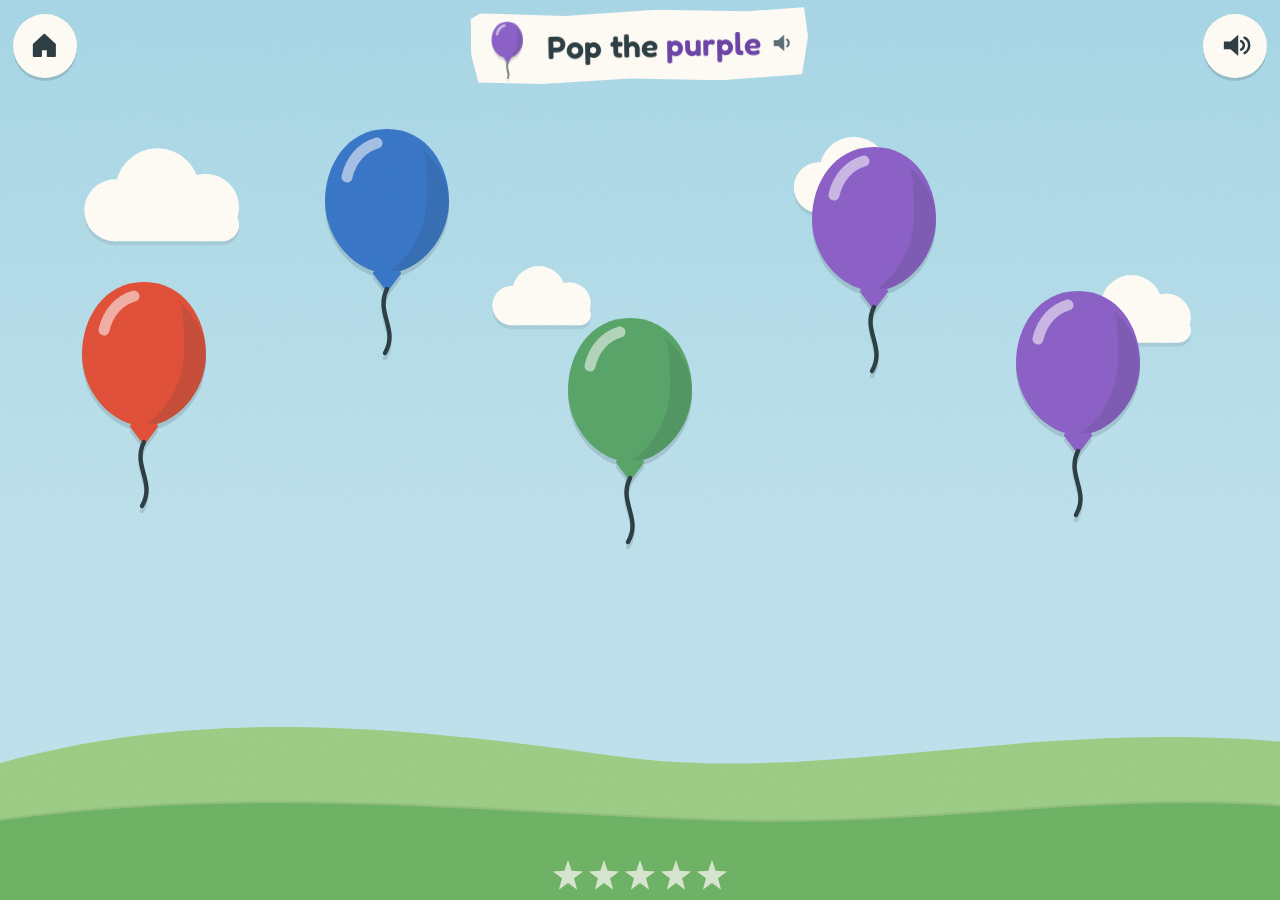
==== commit 65d03912: "Add offline play, idle hints, hold-to-home and levels. A service worker caches the whole site on fir" ====
--- a/games/balloon/index.html
+++ b/games/balloon/index.html
@@ -13,13 +13,15 @@
     <meta name="description" content="Balloon Pop: pop the balloons of one colour." />
     <title>Balloon Pop · Tiny Tap Games</title>
     <link rel="icon" href="../../assets/favicon.svg" type="image/svg+xml" />
+    <link rel="manifest" href="../../manifest.json" />
+    <link rel="apple-touch-icon" href="../../assets/icons/icon-180.png" />
     <link rel="preload" href="../../assets/fonts/fredoka-latin.woff2" as="font" type="font/woff2" crossorigin />
     <link rel="stylesheet" href="../../css/app.css" />
   </head>
   <body>
     <div class="game-shell">
       <header class="topbar">
-        <a class="paper-btn" href="../../" aria-label="Back to games">
+        <a class="paper-btn hold-btn" href="../../" data-hold aria-label="Back to games (press and hold)" title="Press and hold to go home">
           <svg viewBox="0 0 32 32" aria-hidden="true"><path d="M5 15 L16 5 L27 15 V27 H19.5 V20 H12.5 V27 H5Z" fill="currentColor" stroke="currentColor" stroke-width="2" stroke-linejoin="round"/></svg>
         </a>
         <div class="prompt" role="button" tabindex="0" aria-label="Hear it again">
--- a/css/app.css
+++ b/css/app.css
@@ -134,6 +134,32 @@
   display: block;
   width: 48%;
   height: 48%;
+}
+
+/* Home in a game needs a press-and-hold (js/tablet.js); a ring fills while holding. */
+.hold-btn {
+  position: relative;
+  -webkit-touch-callout: none;
+}
+
+.hold-btn::after {
+  content: "";
+  position: absolute;
+  inset: -5px;
+  border-radius: 50%;
+  background: conic-gradient(var(--teal) calc(var(--hold, 0) * 1turn), transparent 0);
+  -webkit-mask: radial-gradient(circle, transparent calc(50% - 5px), #000 calc(50% - 4px));
+  mask: radial-gradient(circle, transparent calc(50% - 5px), #000 calc(50% - 4px));
+  opacity: 0;
+  transition: opacity 120ms ease;
+}
+
+.hold-btn.holding::after {
+  opacity: 1;
+}
+
+.hold-btn.nudge {
+  animation: wobble 420ms ease;
 }
 
 .sound-btn .sound-slash {
@@ -648,6 +674,43 @@
     width: min(12.5rem, 36cqi, 30cqb);
     height: min(12.5rem, 36cqi, 30cqb);
   }
+
+  .playfield[data-count="6"] .item {
+    width: min(11.5rem, 30cqi, 30cqb);
+    height: min(11.5rem, 30cqi, 30cqb);
+  }
+
+  .playfield[data-count="7"] .item,
+  .playfield[data-count="8"] .item {
+    width: min(10rem, 30cqi, 26cqb);
+    height: min(10rem, 30cqi, 26cqb);
+  }
+
+  .playfield[data-count="9"] .item,
+  .playfield[data-count="10"] .item {
+    width: min(9rem, 30cqi, 21cqb);
+    height: min(9rem, 30cqi, 21cqb);
+  }
+}
+
+/* Wide boards: size the pieces so bigger rounds split into even rows (6 in one row, 4 + 4, 5 + 5). */
+@container (min-aspect-ratio: 13 / 10) {
+  .playfield[data-count="6"] .item {
+    width: min(11rem, 13.5cqi, 40cqb);
+    height: min(11rem, 13.5cqi, 40cqb);
+  }
+
+  .playfield[data-count="7"] .item,
+  .playfield[data-count="8"] .item {
+    width: min(12rem, 21cqi, 40cqb);
+    height: min(12rem, 21cqi, 40cqb);
+  }
+
+  .playfield[data-count="9"] .item,
+  .playfield[data-count="10"] .item {
+    width: min(11rem, 17cqi, 40cqb);
+    height: min(11rem, 17cqi, 40cqb);
+  }
 }
 
 .item .art {
@@ -739,6 +802,33 @@
 .match-grid > :nth-child(6) { animation-delay: 350ms; }
 .match-grid > :nth-child(7) { animation-delay: 420ms; }
 .match-grid > :nth-child(8) { animation-delay: 490ms; }
+.playfield > button:nth-of-type(6),
+.door-row > :nth-child(4) { animation-delay: 350ms; }
+.playfield > button:nth-of-type(7),
+.door-row > :nth-child(5) { animation-delay: 420ms; }
+.playfield > button:nth-of-type(8) { animation-delay: 490ms; }
+.playfield > button:nth-of-type(9),
+.match-grid > :nth-child(9) { animation-delay: 560ms; }
+.playfield > button:nth-of-type(10),
+.match-grid > :nth-child(10) { animation-delay: 630ms; }
+.match-grid > :nth-child(11) { animation-delay: 700ms; }
+.match-grid > :nth-child(12) { animation-delay: 770ms; }
+
+/* Idle hint: the right answer gives a little "over here" wiggle (js/fx.js). */
+.item.hint > .art,
+.balloon.hint > .art,
+.door.hint .doorway,
+.match-card.hint .match-back {
+  animation: hint 1.2s ease-in-out;
+}
+
+@keyframes hint {
+  0%, 100% { transform: scale(1) rotate(0deg); }
+  20% { transform: scale(1.14) rotate(-7deg); }
+  40% { transform: scale(1.14) rotate(7deg); }
+  60% { transform: scale(1.1) rotate(-5deg); }
+  80% { transform: scale(1.05) rotate(3deg); }
+}
 
 /* ---------- Balloon Pop ---------- */
 
@@ -761,6 +851,11 @@
   .balloon {
     width: min(10rem, 19cqi, 34cqb);
   }
+
+  .playfield[data-count="6"] .balloon,
+  .playfield[data-count="7"] .balloon {
+    width: min(8.5rem, 14cqi, 32cqb);
+  }
 }
 
 .balloon .art {
@@ -796,11 +891,17 @@
 
 /* Narrow screens: let balloons flow in rows instead of fixed slots. */
 @media (max-width: 720px) and (orientation: portrait) {
-  .balloon {
+  .balloon,
+  .playfield[data-count] .balloon {
     position: relative;
     left: auto;
     top: auto;
     width: min(7.4rem, 27vw, 22vh);
+  }
+
+  .playfield[data-count="6"] .balloon,
+  .playfield[data-count="7"] .balloon {
+    width: min(6.6rem, 27vw, 19vh);
   }
 }
 
@@ -829,6 +930,7 @@
   flex: 0 0 auto;
   width: min(15rem, 30cqi, 60cqb);
   aspect-ratio: 4 / 5;
+  touch-action: manipulation;
   padding: 0;
   border: 0;
   background: transparent;
@@ -839,6 +941,16 @@
 
 .door:nth-child(2) { --wall: var(--pink); --roof: var(--blue); --paint: var(--purple); }
 .door:nth-child(3) { --wall: #9ed0e6; --roof: var(--green); --paint: var(--red); }
+.door:nth-child(4) { --wall: #c9e3a6; --roof: var(--purple); --paint: var(--blue); }
+.door:nth-child(5) { --wall: #f6cf8e; --roof: var(--teal); --paint: var(--orange); }
+
+.door-row[data-count="4"] .door {
+  width: min(13rem, 23cqi, 56cqb);
+}
+
+.door-row[data-count="5"] .door {
+  width: min(11.5rem, 18.5cqi, 50cqb);
+}
 
 .door:active {
   transform: scale(0.96);
@@ -956,9 +1068,9 @@
   position: relative;
   z-index: 1;
   display: grid;
-  grid-template-columns: repeat(4, minmax(0, 1fr));
+  grid-template-columns: repeat(var(--cols, 4), minmax(0, 1fr));
   gap: clamp(0.5rem, 2.4cqi, 1.3rem);
-  width: min(100%, 46rem, 140cqb);
+  width: min(100%, calc(var(--cols, 4) * 11.5rem), calc(92cqb * var(--cols, 4) / var(--rows, 2)));
 }
 
 .match-card {
@@ -1024,12 +1136,6 @@
   animation: hop 460ms var(--spring);
 }
 
-@media (max-width: 560px) and (orientation: portrait) {
-  .match-grid {
-    grid-template-columns: repeat(2, minmax(0, 1fr));
-    width: min(100%, 22rem, 48cqb);
-  }
-}
 
 /* ---------- Round complete ---------- */
 
@@ -1189,6 +1295,9 @@
   animation: star-in 600ms var(--spring);
 }
 
+.progress[data-level="2"] i.on { background: var(--orange); }
+.progress[data-level="3"] i.on { background: var(--purple); }
+
 .progress.full i {
   animation: dance 700ms var(--spring) infinite alternate;
 }
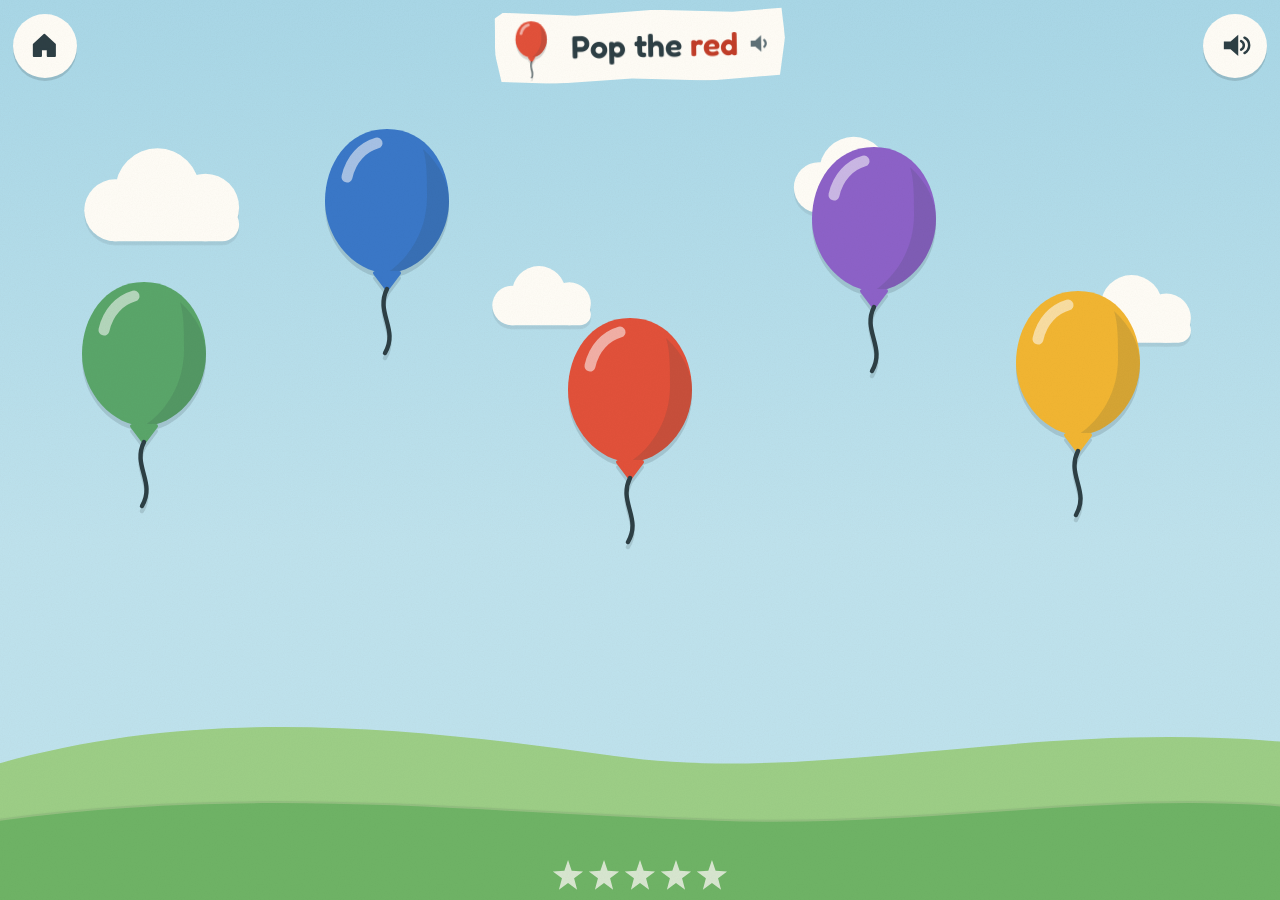
==== commit 9f19085c: "Make the in-game home button a single tap again. Removes the press-and-hold on the home button in ev" ====
--- a/games/balloon/index.html
+++ b/games/balloon/index.html
@@ -21,7 +21,7 @@
   <body>
     <div class="game-shell">
       <header class="topbar">
-        <a class="paper-btn hold-btn" href="../../" data-hold aria-label="Back to games (press and hold)" title="Press and hold to go home">
+        <a class="paper-btn" href="../../" aria-label="Back to games">
           <svg viewBox="0 0 32 32" aria-hidden="true"><path d="M5 15 L16 5 L27 15 V27 H19.5 V20 H12.5 V27 H5Z" fill="currentColor" stroke="currentColor" stroke-width="2" stroke-linejoin="round"/></svg>
         </a>
         <div class="prompt" role="button" tabindex="0" aria-label="Hear it again">
--- a/css/app.css
+++ b/css/app.css
@@ -134,32 +134,6 @@
   display: block;
   width: 48%;
   height: 48%;
-}
-
-/* Home in a game needs a press-and-hold (js/tablet.js); a ring fills while holding. */
-.hold-btn {
-  position: relative;
-  -webkit-touch-callout: none;
-}
-
-.hold-btn::after {
-  content: "";
-  position: absolute;
-  inset: -5px;
-  border-radius: 50%;
-  background: conic-gradient(var(--teal) calc(var(--hold, 0) * 1turn), transparent 0);
-  -webkit-mask: radial-gradient(circle, transparent calc(50% - 5px), #000 calc(50% - 4px));
-  mask: radial-gradient(circle, transparent calc(50% - 5px), #000 calc(50% - 4px));
-  opacity: 0;
-  transition: opacity 120ms ease;
-}
-
-.hold-btn.holding::after {
-  opacity: 1;
-}
-
-.hold-btn.nudge {
-  animation: wobble 420ms ease;
 }
 
 .sound-btn .sound-slash {
@@ -316,8 +290,7 @@
 }
 
 .card-art {
-  display: grid;
-  place-items: center;
+  position: relative;
   width: min(62%, 11rem);
   aspect-ratio: 1;
   border-radius: 50%;
@@ -326,6 +299,11 @@
 }
 
 .card-art .art {
+  /* Absolute so the percentages resolve against the circle itself; as a grid
+     item they collapse to zero in Safari when the circle's width comes from
+     aspect-ratio. */
+  position: absolute;
+  inset: 13%;
   width: 74%;
   height: 74%;
   filter: var(--lift);
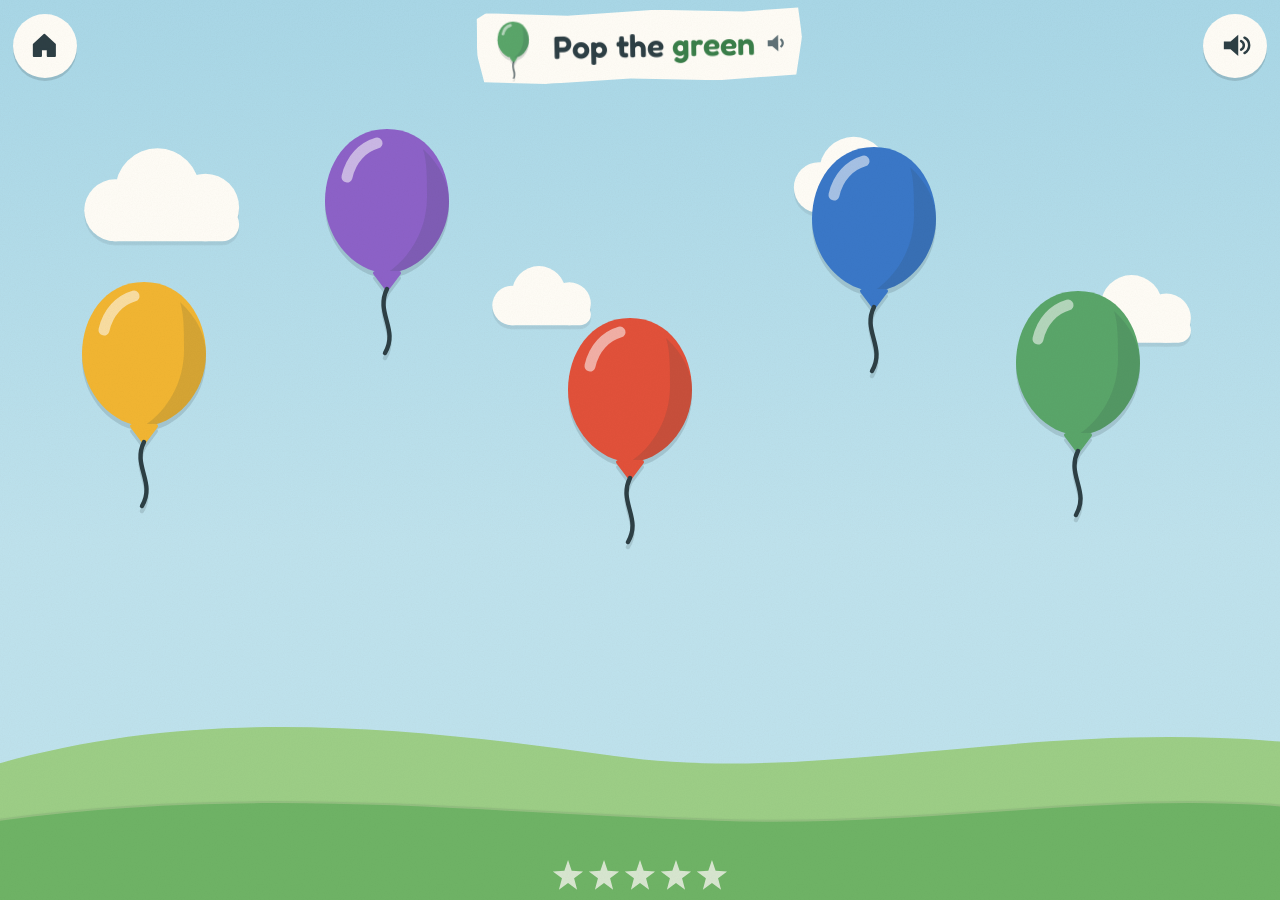
==== commit e7052058: "Fix blank home menu art under the site's Content-Security-Policy. The server sends script-src 'self'" ====
--- a/games/balloon/index.html
+++ b/games/balloon/index.html
@@ -39,7 +39,7 @@
       </header>
 
       <section class="playfield" id="playfield" aria-label="Balloons">
-        <div class="scene scene-sky"><svg class="clouds" viewBox="0 0 1000 300" preserveAspectRatio="xMidYMid slice" aria-hidden="true"><g style="filter: drop-shadow(0 3px 0 rgba(45,63,69,0.1))"><g fill="#fffdf7"><circle cx="90" cy="110.4" r="24.2"/><circle cx="123" cy="95" r="33"/><circle cx="160.4" cy="108.2" r="26.4"/><rect x="76.8" y="108.2" width="110" height="26.4" rx="13.2"/></g><g fill="#fffdf7"><circle cx="640" cy="92.6" r="19.8"/><circle cx="667" cy="80" r="27"/><circle cx="697.6" cy="90.8" r="21.6"/><rect x="629.2" y="90.8" width="90" height="21.6" rx="10.8"/></g><g fill="#fffdf7"><circle cx="400" cy="184.8" r="15.4"/><circle cx="421" cy="175" r="21"/><circle cx="444.8" cy="183.4" r="16.8"/><rect x="391.6" y="183.4" width="70" height="16.8" rx="8.4"/></g><g fill="#fffdf7"><circle cx="860" cy="196.2" r="17.6"/><circle cx="884" cy="185" r="24"/><circle cx="911.2" cy="194.6" r="19.2"/><rect x="850.4" y="194.6" width="80" height="19.2" rx="9.6"/></g></g></svg><svg class="ground" viewBox="0 0 1000 300" preserveAspectRatio="none" aria-hidden="true" style="height:24%"><path d="M0 110 C160 30 320 60 480 100 C640 140 800 50 1000 80 V300 H0Z" fill="#9dcf87"/><path d="M0 190 C200 140 380 180 560 190 C720 200 860 150 1000 170 V300 H0Z" fill="#6fb466" style="filter: drop-shadow(0 -3px 0 rgba(45,63,69,0.1))"/></svg></div>
+        <div class="scene scene-sky"><svg class="clouds" viewBox="0 0 1000 300" preserveAspectRatio="xMidYMid slice" aria-hidden="true"><g class="cloud-shadow"><g fill="#fffdf7"><circle cx="90" cy="110.4" r="24.2"/><circle cx="123" cy="95" r="33"/><circle cx="160.4" cy="108.2" r="26.4"/><rect x="76.8" y="108.2" width="110" height="26.4" rx="13.2"/></g><g fill="#fffdf7"><circle cx="640" cy="92.6" r="19.8"/><circle cx="667" cy="80" r="27"/><circle cx="697.6" cy="90.8" r="21.6"/><rect x="629.2" y="90.8" width="90" height="21.6" rx="10.8"/></g><g fill="#fffdf7"><circle cx="400" cy="184.8" r="15.4"/><circle cx="421" cy="175" r="21"/><circle cx="444.8" cy="183.4" r="16.8"/><rect x="391.6" y="183.4" width="70" height="16.8" rx="8.4"/></g><g fill="#fffdf7"><circle cx="860" cy="196.2" r="17.6"/><circle cx="884" cy="185" r="24"/><circle cx="911.2" cy="194.6" r="19.2"/><rect x="850.4" y="194.6" width="80" height="19.2" rx="9.6"/></g></g></svg><svg class="ground" viewBox="0 0 1000 300" preserveAspectRatio="none" aria-hidden="true"><path d="M0 110 C160 30 320 60 480 100 C640 140 800 50 1000 80 V300 H0Z" fill="#9dcf87"/><path d="M0 190 C200 140 380 180 560 190 C720 200 860 150 1000 170 V300 H0Z" fill="#6fb466" class="hill-shadow"/></svg></div>
         <div class="celebrate" id="celebrate">
           <div class="celebrate-card">
             <div class="done-art balloon-art" id="done-art"></div>
--- a/css/app.css
+++ b/css/app.css
@@ -79,7 +79,7 @@
   pointer-events: none;
   opacity: 0.32;
   mix-blend-mode: multiply;
-  background-image: url("data:image/svg+xml,%3Csvg xmlns='http://www.w3.org/2000/svg' width='180' height='180'%3E%3Cfilter id='n'%3E%3CfeTurbulence type='fractalNoise' baseFrequency='0.85' numOctaves='3' stitchTiles='stitch'/%3E%3CfeColorMatrix values='0 0 0 0 0.45 0 0 0 0 0.38 0 0 0 0 0.3 0 0 0 0.22 0'/%3E%3C/filter%3E%3Crect width='180' height='180' filter='url(%23n)'/%3E%3C/svg%3E");
+  background-image: url("../assets/paper.svg");
 }
 
 img,
@@ -550,6 +550,22 @@
   height: 34%;
 }
 
+.scene .cloud-shadow {
+  filter: drop-shadow(0 3px 0 rgba(45, 63, 69, 0.1));
+}
+
+.scene .hill-shadow {
+  filter: drop-shadow(0 -3px 0 rgba(45, 63, 69, 0.1));
+}
+
+.scene-sky .ground {
+  height: 24%;
+}
+
+.scene-meadow .ground {
+  height: 36%;
+}
+
 .scene .sun {
   position: absolute;
   top: calc(var(--bar) + 0.6rem);
@@ -608,7 +624,7 @@
 }
 
 .scene-street .ground {
-  height: 20%;
+  height: 22%;
 }
 
 /* ---------- Tap pieces ---------- */
